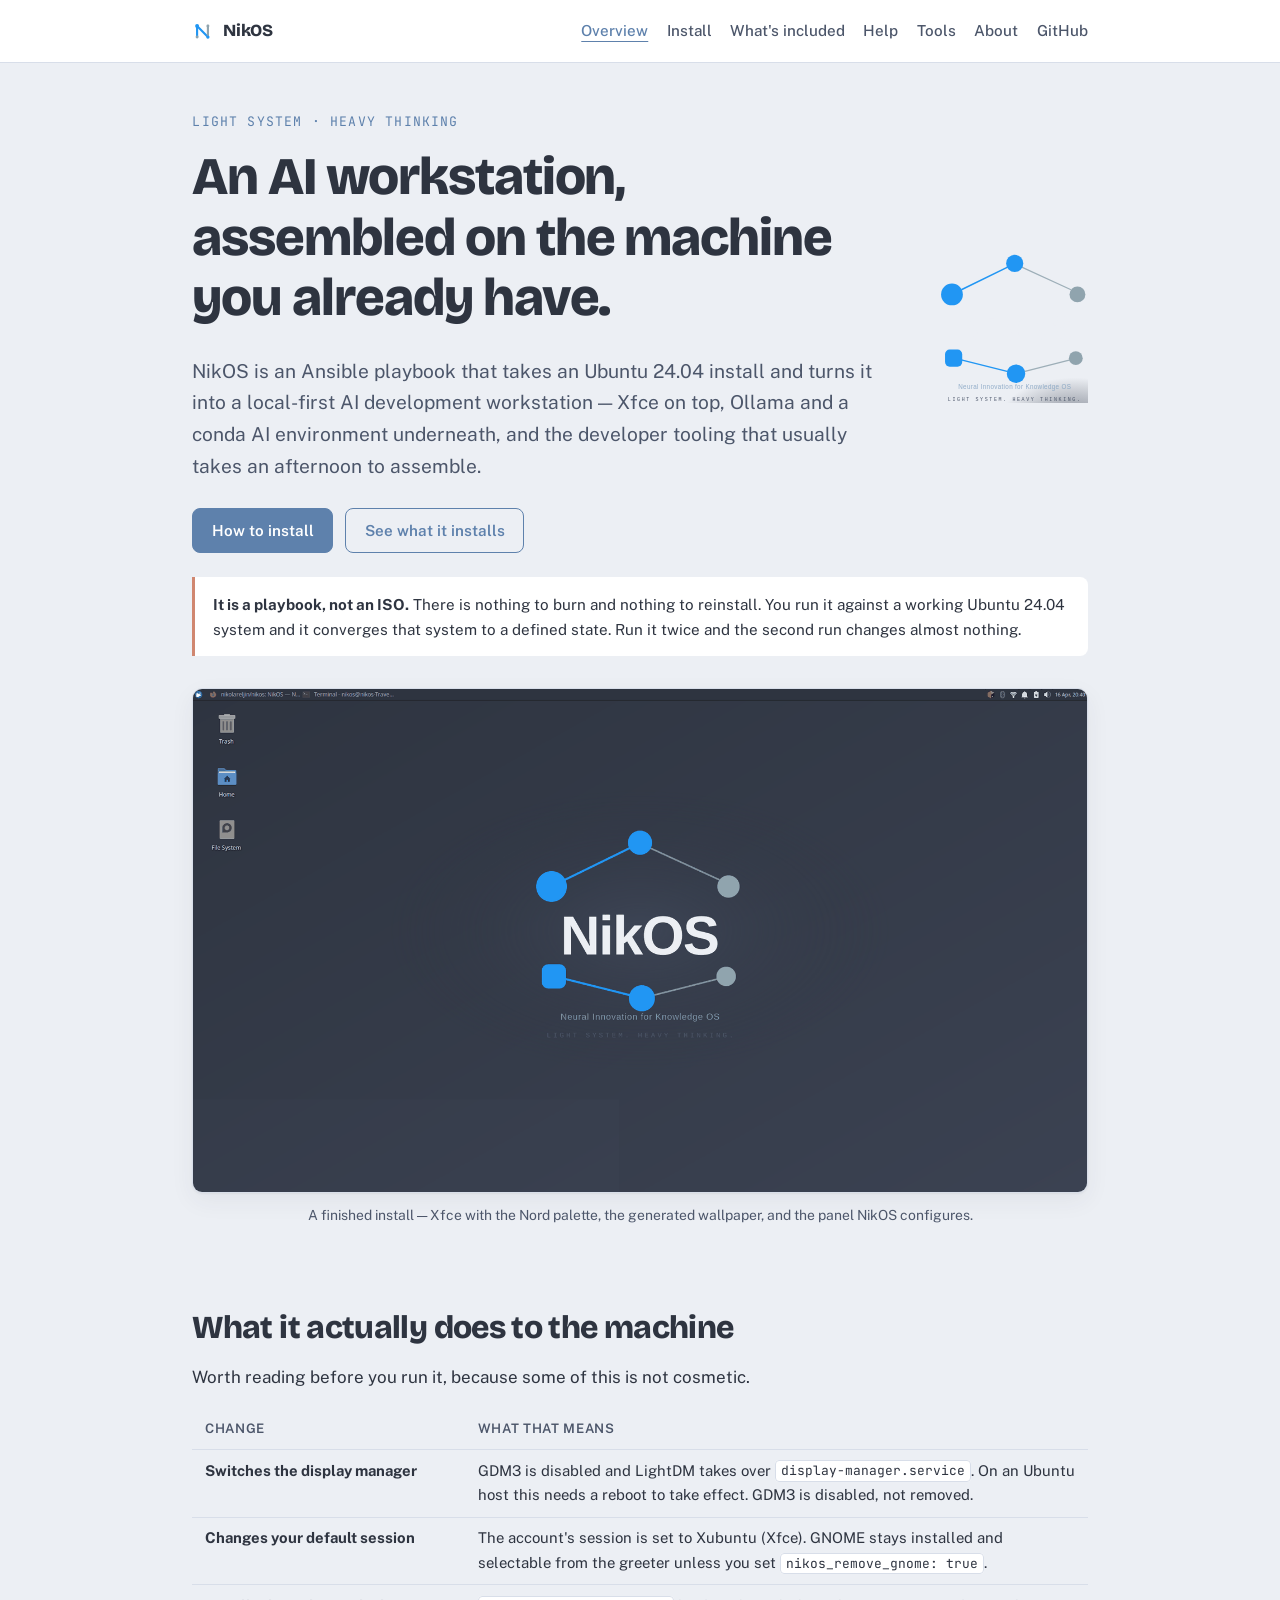
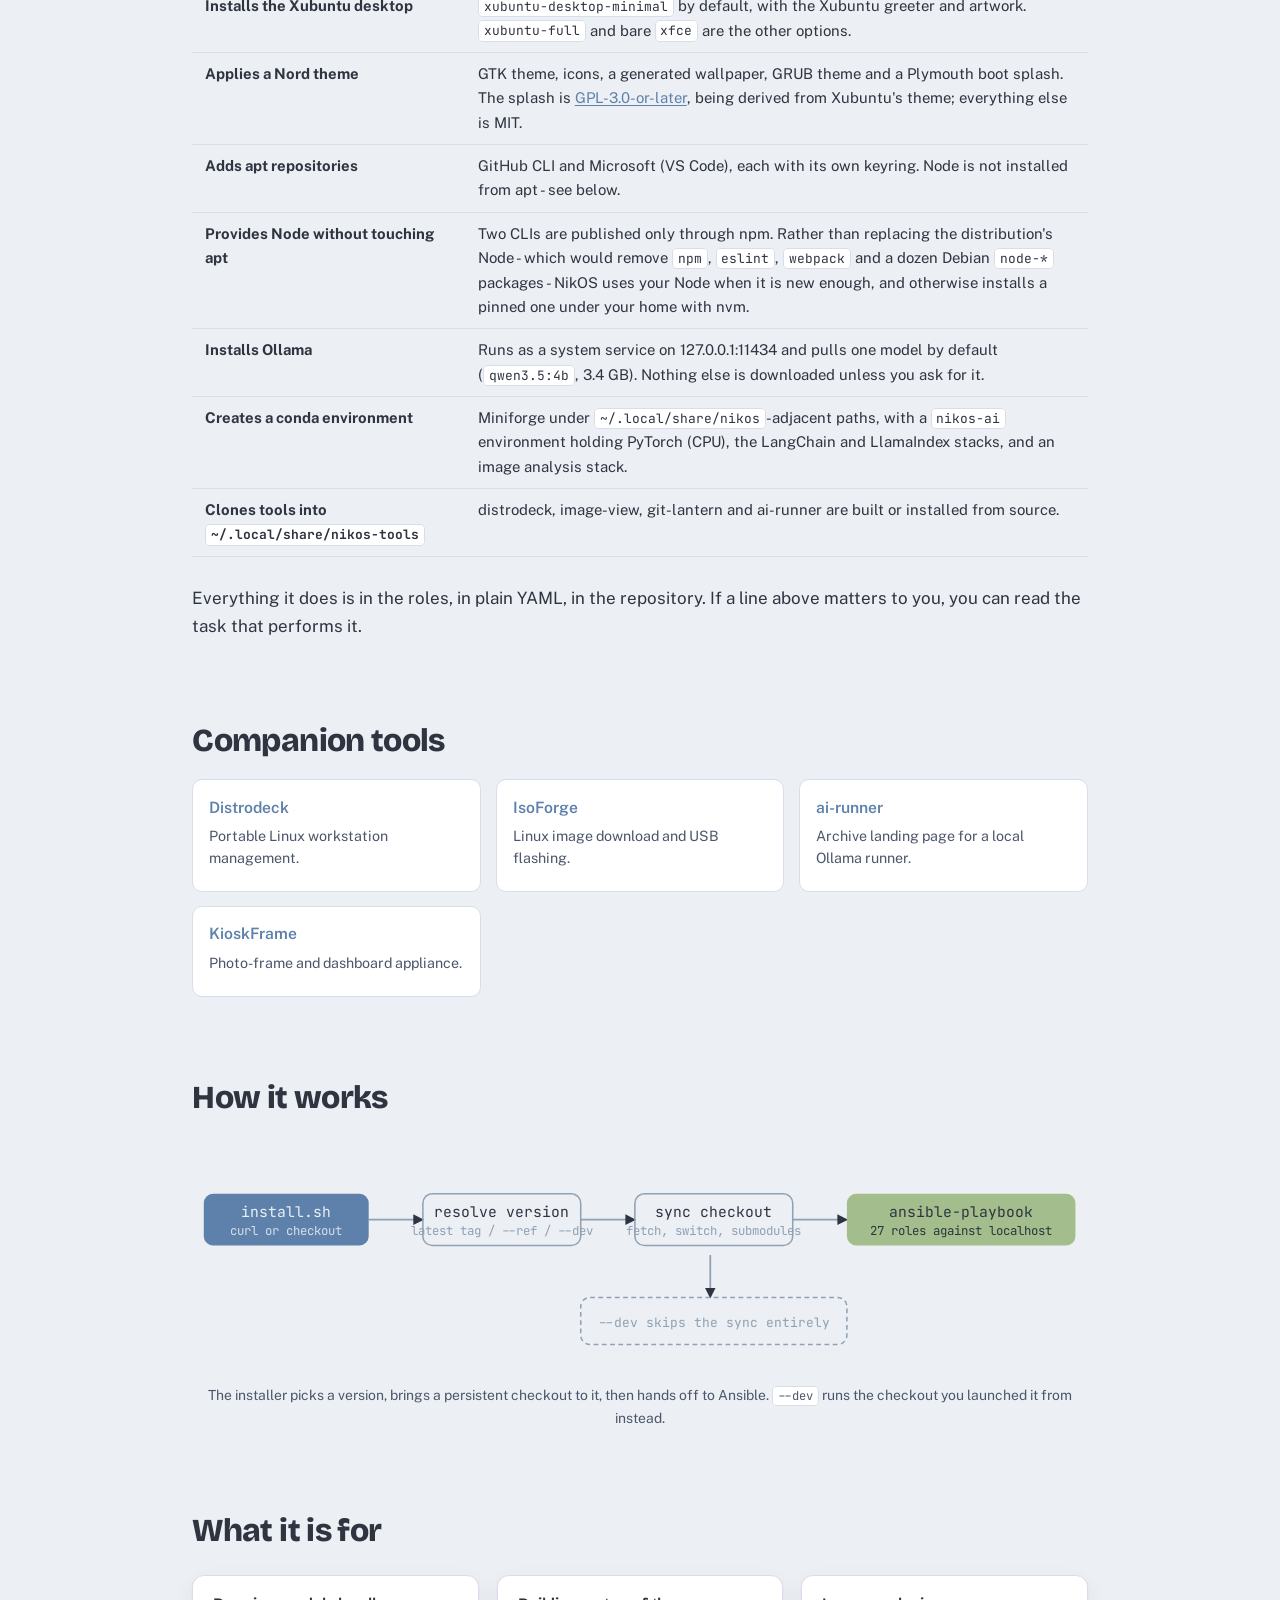
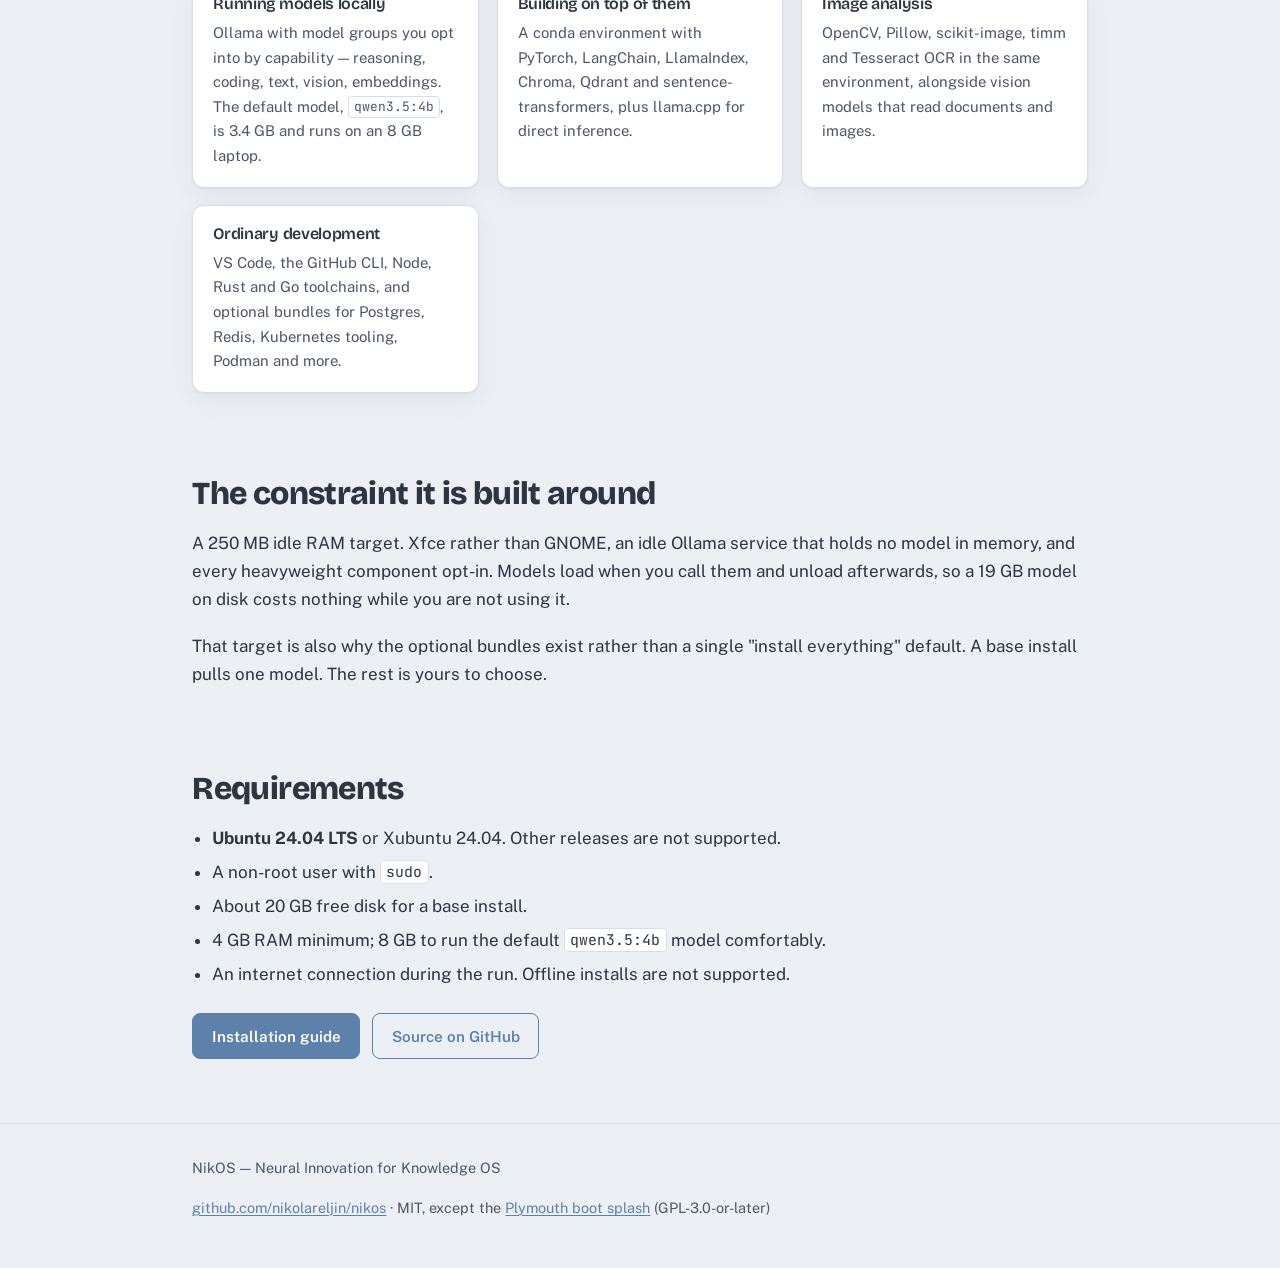
==== site/index.html @ 0c8e781c "fix: never run a distrodeck from ~/Projects; site pages name the new path - The CLI fell back to ~/P" ====
<!DOCTYPE html>
<html lang="en">
<head>
<meta charset="UTF-8">
<meta name="viewport" content="width=device-width, initial-scale=1.0">
<title>NikOS — an AI workstation built on Ubuntu 24.04</title>
<meta name="description" content="An Ansible playbook that turns an Ubuntu 24.04 machine into a local-first AI development workstation: Xfce desktop, Ollama, a conda AI environment, and the tooling around them.">
<link rel="icon" href="assets/menu-icon.svg">
<link rel="preconnect" href="https://fonts.googleapis.com">
<link rel="preconnect" href="https://fonts.gstatic.com" crossorigin>
<link href="https://fonts.googleapis.com/css2?family=Bricolage+Grotesque:opsz,wght@12..96,600;12..96,800&family=JetBrains+Mono:wght@400;700&family=Public+Sans:wght@400;500;600&display=swap" rel="stylesheet">
<link rel="stylesheet" href="style.css">
</head>
<body>
<a class="skip" href="#main">Skip to content</a>

<header class="site">
  <div class="wrap">
    <a class="brand" href="index.html"><img src="assets/menu-icon.svg" alt=""> NikOS</a>
    <nav class="site">
      <a href="index.html" aria-current="page">Overview</a>
      <a href="install.html">Install</a>
      <a href="included.html">What's included</a>
      <a href="help.html">Help</a>
      <a href="about.html#tool-suite">Tools</a>
      <a href="about.html">About</a>
      <a href="https://github.com/nikolareljin/nikos">GitHub</a>
    </nav>
  </div>
</header>

<main id="main">
<div class="wrap">

  <div class="hero">
    <div class="hero-text">
      <p class="tagline">Light system · Heavy thinking</p>
      <h1>An AI workstation, assembled on the machine you already have.</h1>
      <p class="lede">NikOS is an Ansible playbook that takes an Ubuntu 24.04 install and turns it into a
      local-first AI development workstation — Xfce on top, Ollama and a conda AI environment underneath,
      and the developer tooling that usually takes an afternoon to assemble.</p>
      <div class="actions">
        <a class="btn btn-primary" href="install.html">How to install</a>
        <a class="btn btn-ghost" href="included.html">See what it installs</a>
      </div>
    </div>
    <div class="hero-mark"><img src="assets/logo.svg" alt="NikOS logo"></div>
  </div>

  <div class="note">
    <strong>It is a playbook, not an ISO.</strong> There is nothing to burn and nothing to reinstall.
    You run it against a working Ubuntu 24.04 system and it converges that system to a defined state.
    Run it twice and the second run changes almost nothing.
  </div>

  <figure>
    <img src="assets/desktop.png" width="1600" height="900" loading="lazy"
         alt="A NikOS desktop: the Xfce panel across the top with a browser and a terminal open, and the NikOS logo wallpaper on the Nord dark background.">
    <figcaption>A finished install — Xfce with the Nord palette, the generated wallpaper, and the panel NikOS configures.</figcaption>
  </figure>

  <h2>What it actually does to the machine</h2>

  <p>Worth reading before you run it, because some of this is not cosmetic.</p>

  <div class="table-scroll">
  <table>
    <thead><tr><th>Change</th><th>What that means</th></tr></thead>
    <tbody>
      <tr>
        <td><strong>Switches the display manager</strong></td>
        <td>GDM3 is disabled and LightDM takes over <code>display-manager.service</code>. On an Ubuntu host this
        needs a reboot to take effect. GDM3 is disabled, not removed.</td>
      </tr>
      <tr>
        <td><strong>Changes your default session</strong></td>
        <td>The account's session is set to Xubuntu (Xfce). GNOME stays installed and selectable from the
        greeter unless you set <code>nikos_remove_gnome: true</code>.</td>
      </tr>
      <tr>
        <td><strong>Installs the Xubuntu desktop</strong></td>
        <td><code>xubuntu-desktop-minimal</code> by default, with the Xubuntu greeter and artwork.
        <code>xubuntu-full</code> and bare <code>xfce</code> are the other options.</td>
      </tr>
      <tr>
        <td><strong>Applies a Nord theme</strong></td>
        <td>GTK theme, icons, a generated wallpaper, GRUB theme and a Plymouth boot splash. The splash is <a href="https://github.com/nikolareljin/nikos/blob/main/THIRD-PARTY-NOTICES.md">GPL-3.0-or-later</a>, being derived from Xubuntu's theme; everything else is MIT.</td>
      </tr>
      <tr>
        <td><strong>Adds apt repositories</strong></td>
        <td>GitHub CLI and Microsoft (VS Code), each with its own keyring. Node is not installed from apt - see below.</td>
      </tr>
      <tr>
        <td><strong>Provides Node without touching apt</strong></td>
        <td>Two CLIs are published only through npm. Rather than replacing the
        distribution's Node - which would remove <code>npm</code>, <code>eslint</code>,
        <code>webpack</code> and a dozen Debian <code>node-*</code> packages - NikOS uses your
        Node when it is new enough, and otherwise installs a pinned one under your home
        with nvm.</td>
      </tr>
      <tr>
        <td><strong>Installs Ollama</strong></td>
        <td>Runs as a system service on 127.0.0.1:11434 and pulls one model by default (<code>qwen3.5:4b</code>, 3.4&nbsp;GB).
        Nothing else is downloaded unless you ask for it.</td>
      </tr>
      <tr>
        <td><strong>Creates a conda environment</strong></td>
        <td>Miniforge under <code>~/.local/share/nikos</code>-adjacent paths, with a <code>nikos-ai</code>
        environment holding PyTorch (CPU), the LangChain and LlamaIndex stacks, and an image analysis stack.</td>
      </tr>
      <tr>
        <td><strong>Clones tools into <code>~/.local/share/nikos-tools</code></strong></td>
        <td>distrodeck, image-view, git-lantern and ai-runner are built or installed from source.</td>
      </tr>
    </tbody>
  </table>
  </div>

  <p>Everything it does is in the roles, in plain YAML, in the repository. If a line above matters to you,
  you can read the task that performs it.</p>

  <section id="tool-suite"><h2>Companion tools</h2><div class="repo-grid"><div class="repo"><h4><a href="https://nikolareljin.github.io/distrodeck/">Distrodeck</a></h4><p>Portable Linux workstation management.</p></div><div class="repo"><h4><a href="https://nikolareljin.github.io/iso-forge/">IsoForge</a></h4><p>Linux image download and USB flashing.</p></div><div class="repo"><h4><a href="https://nikolareljin.github.io/ai-runner/">ai-runner</a></h4><p>Archive landing page for a local Ollama runner.</p></div><div class="repo"><h4><a href="https://nikolareljin.github.io/kiosk-frame/">KioskFrame</a></h4><p>Photo-frame and dashboard appliance.</p></div></div></section>
  <h2>How it works</h2>

  <figure>
    <svg viewBox="0 0 760 190" role="img" aria-labelledby="flow-title">
      <title id="flow-title">Install flow: the installer resolves a version, syncs a checkout, then runs Ansible against the local machine</title>
      <defs>
        <marker id="arrow" viewBox="0 0 10 10" refX="9" refY="5" markerWidth="6" markerHeight="6" orient="auto-start-reverse">
          <path d="M 0 0 L 10 5 L 0 10 z" fill="currentColor"/>
        </marker>
      </defs>
      <g fill="none" stroke="currentColor" stroke-width="1.5" color="#8FA1B3">
        <line x1="150" y1="60" x2="196" y2="60" marker-end="url(#arrow)"/>
        <line x1="330" y1="60" x2="376" y2="60" marker-end="url(#arrow)"/>
        <line x1="510" y1="60" x2="556" y2="60" marker-end="url(#arrow)"/>
        <line x1="440" y1="90" x2="440" y2="126" marker-end="url(#arrow)"/>
      </g>
      <g font-family="JetBrains Mono, monospace" font-size="12">
        <g>
          <rect x="10" y="38" width="140" height="44" rx="8" fill="#5E81AC"/>
          <text x="80" y="58" text-anchor="middle" fill="#ECEFF4" font-size="12.5">install.sh</text>
          <text x="80" y="73" text-anchor="middle" fill="#D8DEE9" font-size="10.5">curl or checkout</text>
        </g>
        <g>
          <rect x="196" y="38" width="134" height="44" rx="8" fill="none" stroke="#8FA1B3" stroke-width="1.3"/>
          <text x="263" y="58" text-anchor="middle" fill="currentColor" font-size="12.5">resolve version</text>
          <text x="263" y="73" text-anchor="middle" fill="#8FA1B3" font-size="10.5">latest tag / --ref / --dev</text>
        </g>
        <g>
          <rect x="376" y="38" width="134" height="44" rx="8" fill="none" stroke="#8FA1B3" stroke-width="1.3"/>
          <text x="443" y="58" text-anchor="middle" fill="currentColor" font-size="12.5">sync checkout</text>
          <text x="443" y="73" text-anchor="middle" fill="#8FA1B3" font-size="10.5">fetch, switch, submodules</text>
        </g>
        <g>
          <rect x="556" y="38" width="194" height="44" rx="8" fill="#A3BE8C"/>
          <text x="653" y="58" text-anchor="middle" fill="#2E3440" font-size="12.5">ansible-playbook</text>
          <text x="653" y="73" text-anchor="middle" fill="#2E3440" font-size="10.5">27 roles against localhost</text>
        </g>
        <g>
          <rect x="330" y="126" width="226" height="40" rx="8" fill="none" stroke="#8FA1B3" stroke-width="1.3" stroke-dasharray="4 3"/>
          <text x="443" y="151" text-anchor="middle" fill="#8FA1B3" font-size="11">--dev skips the sync entirely</text>
        </g>
      </g>
    </svg>
    <figcaption>The installer picks a version, brings a persistent checkout to it, then hands off to Ansible.
    <code>--dev</code> runs the checkout you launched it from instead.</figcaption>
  </figure>

  <h2>What it is for</h2>

  <div class="cards">
    <div class="card">
      <h3>Running models locally</h3>
      <p>Ollama with model groups you opt into by capability — reasoning, coding, text, vision, embeddings.
      The default model, <code>qwen3.5:4b</code>, is 3.4&nbsp;GB and runs on an 8&nbsp;GB laptop.</p>
    </div>
    <div class="card">
      <h3>Building on top of them</h3>
      <p>A conda environment with PyTorch, LangChain, LlamaIndex, Chroma, Qdrant and sentence-transformers,
      plus llama.cpp for direct inference.</p>
    </div>
    <div class="card">
      <h3>Image analysis</h3>
      <p>OpenCV, Pillow, scikit-image, timm and Tesseract OCR in the same environment, alongside
      vision models that read documents and images.</p>
    </div>
    <div class="card">
      <h3>Ordinary development</h3>
      <p>VS Code, the GitHub CLI, Node, Rust and Go toolchains, and optional bundles for Postgres,
      Redis, Kubernetes tooling, Podman and more.</p>
    </div>
  </div>

  <h2>The constraint it is built around</h2>

  <p>A 250&nbsp;MB idle RAM target. Xfce rather than GNOME, an idle Ollama service that holds no model in memory, and every
  heavyweight component opt-in. Models load when you call them and unload afterwards, so a 19&nbsp;GB model
  on disk costs nothing while you are not using it.</p>

  <p>That target is also why the optional bundles exist rather than a single "install everything" default.
  A base install pulls one model. The rest is yours to choose.</p>

  <h2>Requirements</h2>

  <ul class="tight">
    <li><strong>Ubuntu 24.04 LTS</strong> or Xubuntu 24.04. Other releases are not supported.</li>
    <li>A non-root user with <code>sudo</code>.</li>
    <li>About 20&nbsp;GB free disk for a base install.</li>
    <li>4&nbsp;GB RAM minimum; 8&nbsp;GB to run the default <code>qwen3.5:4b</code> model comfortably.</li>
    <li>An internet connection during the run. Offline installs are not supported.</li>
  </ul>

  <div class="actions">
    <a class="btn btn-primary" href="install.html">Installation guide</a>
    <a class="btn btn-ghost" href="https://github.com/nikolareljin/nikos">Source on GitHub</a>
  </div>

</div>
</main>

<footer class="site">
  <div class="wrap">
    <span>NikOS — Neural Innovation for Knowledge OS</span>
    <span><a href="https://github.com/nikolareljin/nikos">github.com/nikolareljin/nikos</a> · MIT, except the <a href="https://github.com/nikolareljin/nikos/blob/main/THIRD-PARTY-NOTICES.md">Plymouth boot splash</a> (GPL-3.0-or-later)</span>
  </div>
</footer>

<script src="copy.js" defer></script>
</body>
</html>
---- site/style.css ----
/* NikOS site styles. Nord-derived palette, matching the desktop theme the
   installer applies. Light and dark are both first-class; the dark values are
   the Nord polar-night set. */

:root {
  --paper: #ECEFF4;
  --paper-raised: #FFFFFF;
  --ink: #2E3440;
  --ink-soft: #4C566A;
  --rule: #D8DEE9;
  --frost: #5E81AC;
  --frost-bright: #88C0D0;
  --aurora-green: #A3BE8C;
  --aurora-amber: #D08770;
  --terminal: #2E3440;
  --terminal-ink: #D8DEE9;
  --dim: #8FA1B3;
  --shadow: 0 1px 2px rgba(46, 52, 64, .06), 0 8px 24px rgba(46, 52, 64, .06);
}

@media (prefers-color-scheme: dark) {
  :root {
    --paper: #2E3440;
    --paper-raised: #3B4252;
    --ink: #ECEFF4;
    --ink-soft: #C1C9D6;
    --rule: #434C5E;
    --frost: #88C0D0;
    --frost-bright: #8FBCBB;
    --aurora-green: #A3BE8C;
    --aurora-amber: #EBCB8B;
    --terminal: #242933;
    --terminal-ink: #D8DEE9;
    --dim: #7B8794;
    --shadow: 0 1px 2px rgba(0, 0, 0, .3), 0 8px 24px rgba(0, 0, 0, .28);
  }
}

* { box-sizing: border-box; }

body {
  margin: 0;
  background: var(--paper);
  color: var(--ink);
  font-family: "Public Sans", -apple-system, BlinkMacSystemFont, "Segoe UI", Roboto, Helvetica, Arial, sans-serif;
  font-size: 17px;
  line-height: 1.65;
  -webkit-font-smoothing: antialiased;
}

h1, h2, h3 {
  font-family: "Bricolage Grotesque", "Public Sans", -apple-system, BlinkMacSystemFont, Helvetica, Arial, sans-serif;
  font-weight: 800;
  line-height: 1.15;
  letter-spacing: -.02em;
  margin: 0 0 .5em;
}

h1 { font-size: clamp(2.1rem, 5vw, 3.3rem); }
h2 { font-size: clamp(1.5rem, 3vw, 2rem); margin-top: 2.6em; }
h3 { font-size: 1.16rem; font-weight: 600; margin-top: 2em; }

p { margin: 0 0 1.1em; }
a { color: var(--frost); text-decoration-thickness: 1px; text-underline-offset: 2px; }
a:hover { color: var(--frost-bright); }

code, kbd, pre {
  font-family: "JetBrains Mono", ui-monospace, SFMono-Regular, Menlo, Consolas, monospace;
}

code {
  font-size: .87em;
  background: var(--paper-raised);
  border: 1px solid var(--rule);
  border-radius: 4px;
  padding: .1em .38em;
}

pre {
  background: var(--terminal);
  color: var(--terminal-ink);
  border-radius: 10px;
  padding: 1.1rem 1.25rem;
  overflow-x: auto;
  font-size: .87rem;
  line-height: 1.6;
  margin: 0 0 1.4em;
}

pre code { background: none; border: 0; padding: 0; color: inherit; font-size: 1em; }
pre .c { color: var(--dim); }
pre .p { color: var(--frost-bright); }

/* Copy button. The shell and bar are added by copy.js, so without JavaScript
   the code block renders exactly as it did before.

   The button lives in a bar above the code, not floating over it: install
   commands scroll horizontally, and a floating button covers the end of the
   line precisely when someone scrolls across to read it. */
.code-block { margin: 0 0 1.4em; }

.code-bar {
  display: flex;
  justify-content: flex-end;
  align-items: center;
  background: var(--terminal);
  border-radius: 10px 10px 0 0;
  padding: .45rem .5rem .1rem;
}

.code-block pre { border-radius: 0 0 10px 10px; margin: 0; }

.copy-btn {
  font-family: "Public Sans", sans-serif;
  font-size: .78rem;
  font-weight: 600;
  line-height: 1;
  padding: .38rem .7rem;
  border-radius: 6px;
  cursor: pointer;
  color: var(--dim);
  background: transparent;
  border: 1px solid rgba(216, 222, 233, .24);
  transition: color .12s, border-color .12s, background .12s;
}

.copy-btn:hover {
  color: var(--terminal-ink);
  border-color: rgba(216, 222, 233, .5);
  background: rgba(255, 255, 255, .08);
}

.copy-btn:focus-visible { outline: 2px solid var(--frost-bright); outline-offset: 2px; }
.copy-btn[data-state="copied"] { color: var(--aurora-green); border-color: var(--aurora-green); }
.copy-btn[data-state="failed"] { color: var(--aurora-amber); border-color: var(--aurora-amber); }

@media (max-width: 620px) {
  .copy-btn { font-size: .72rem; padding: .32rem .55rem; }
}

/* ── Layout ───────────────────────────────────────────────────────────── */

.wrap { max-width: 940px; margin: 0 auto; padding: 0 1.4rem; }

header.site {
  border-bottom: 1px solid var(--rule);
  background: var(--paper-raised);
  position: sticky;
  top: 0;
  z-index: 10;
}

header.site .wrap {
  display: flex;
  align-items: center;
  gap: 1.4rem;
  min-height: 62px;
  flex-wrap: wrap;
}

.brand {
  display: flex;
  align-items: center;
  gap: .6rem;
  font-family: "Bricolage Grotesque", sans-serif;
  font-weight: 800;
  font-size: 1.06rem;
  color: var(--ink);
  text-decoration: none;
  letter-spacing: -.01em;
}

/* The whisker-menu N, drawn to stay legible small. */
.brand img { width: 21px; height: 21px; }

nav.site { display: flex; gap: 1.15rem; margin-left: auto; flex-wrap: wrap; }
nav.site a { color: var(--ink-soft); text-decoration: none; font-size: .95rem; font-weight: 500; }
nav.site a:hover, nav.site a[aria-current="page"] { color: var(--frost); }
nav.site a[aria-current="page"] { text-decoration: underline; text-underline-offset: 5px; }

main { padding: 3rem 0 4rem; }

footer.site {
  border-top: 1px solid var(--rule);
  color: var(--ink-soft);
  font-size: .9rem;
  padding: 2rem 0 3rem;
}

footer.site .wrap { display: flex; gap: 1rem; flex-wrap: wrap; justify-content: space-between; }

/* ── Components ───────────────────────────────────────────────────────── */

.lede { font-size: 1.2rem; color: var(--ink-soft); max-width: 62ch; }

.tagline {
  font-family: "JetBrains Mono", monospace;
  font-size: .82rem;
  letter-spacing: .09em;
  text-transform: uppercase;
  color: var(--frost);
  margin-bottom: .9rem;
}

.hero { display: flex; gap: 2.5rem; align-items: center; flex-wrap: wrap; }
.hero-text { flex: 1 1 340px; }
.hero-mark { flex: 0 0 150px; }
.hero-mark img { width: 100%; height: auto; }

.actions { display: flex; gap: .75rem; flex-wrap: wrap; margin-top: 1.6rem; }

.btn {
  display: inline-block;
  padding: .58rem 1.15rem;
  border-radius: 8px;
  font-weight: 600;
  font-size: .95rem;
  text-decoration: none;
  border: 1px solid var(--frost);
}

.btn-primary { background: var(--frost); color: var(--paper-raised); }
.btn-primary:hover { background: var(--frost-bright); color: var(--terminal); }
.btn-ghost { color: var(--frost); }
.btn-ghost:hover { background: var(--paper-raised); }

.cards { display: grid; gap: 1.1rem; grid-template-columns: repeat(auto-fit, minmax(240px, 1fr)); margin: 1.6rem 0 0; }

.card {
  background: var(--paper-raised);
  border: 1px solid var(--rule);
  border-radius: 12px;
  padding: 1.15rem 1.25rem;
  box-shadow: var(--shadow);
}

.card h3 { margin-top: 0; font-size: 1rem; }
.card p { margin-bottom: 0; font-size: .93rem; color: var(--ink-soft); }
.card p:last-child { margin-bottom: 0; }

.note {
  border-left: 3px solid var(--aurora-amber);
  background: var(--paper-raised);
  padding: .9rem 1.1rem;
  border-radius: 0 8px 8px 0;
  margin: 1.5rem 0;
  font-size: .95rem;
}

.note strong { color: var(--ink); }

.table-scroll { overflow-x: auto; margin: 0 0 1.6em; }

table { border-collapse: collapse; width: 100%; font-size: .93rem; }
th, td { text-align: left; padding: .55rem .8rem; border-bottom: 1px solid var(--rule); vertical-align: top; }
th { font-weight: 600; color: var(--ink-soft); font-size: .82rem; text-transform: uppercase; letter-spacing: .05em; }
td code { white-space: nowrap; }
tbody tr:hover { background: var(--paper-raised); }

.size { color: var(--ink-soft); font-variant-numeric: tabular-nums; white-space: nowrap; }

figure { margin: 2rem 0; }
figure svg { width: 100%; height: auto; display: block; }

figure img {
  width: 100%;
  height: auto;
  display: block;
  border-radius: 10px;
  border: 1px solid var(--rule);
  box-shadow: var(--shadow);
}
figcaption { font-size: .87rem; color: var(--ink-soft); margin-top: .7rem; text-align: center; }

.repo-grid { display: grid; gap: .9rem; grid-template-columns: repeat(auto-fit, minmax(270px, 1fr)); margin: 1.2rem 0 0; }

.repo {
  border: 1px solid var(--rule);
  background: var(--paper-raised);
  border-radius: 10px;
  padding: .9rem 1rem;
}

.repo h4 { margin: 0 0 .3rem; font-size: .98rem; font-weight: 600; }
.repo h4 a { text-decoration: none; }
.repo p { margin: 0 0 .5rem; font-size: .89rem; color: var(--ink-soft); line-height: 1.5; }
.repo .links { font-size: .82rem; display: flex; gap: .8rem; }

ul.tight { margin: 0 0 1.2em; padding-left: 1.2rem; }
ul.tight li { margin-bottom: .35em; }

.skip {
  position: absolute;
  left: -9999px;
}
.skip:focus {
  left: 1rem;
  top: .6rem;
  background: var(--paper-raised);
  padding: .5rem .9rem;
  border-radius: 6px;
  z-index: 20;
}

@media (max-width: 620px) {
  body { font-size: 16px; }
  main { padding: 2rem 0 3rem; }
  nav.site { gap: .85rem; width: 100%; margin-left: 0; }
}
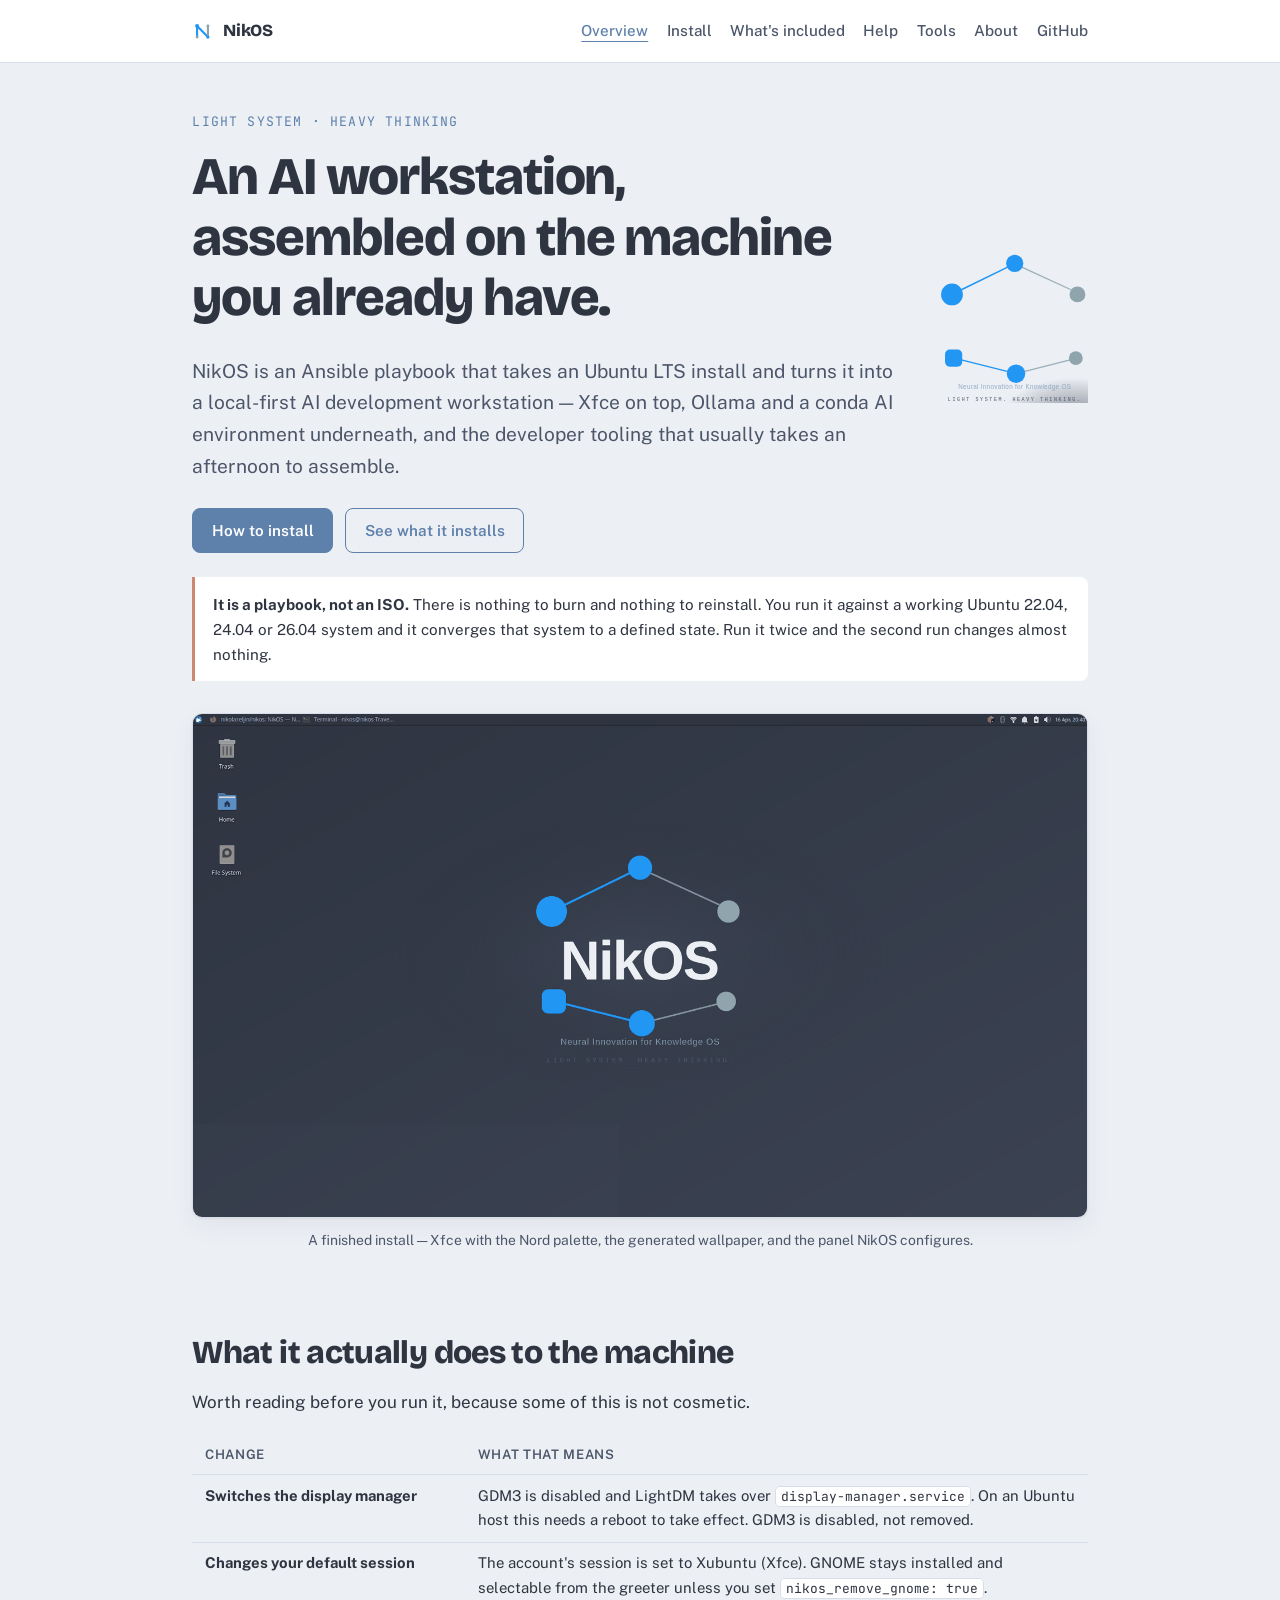
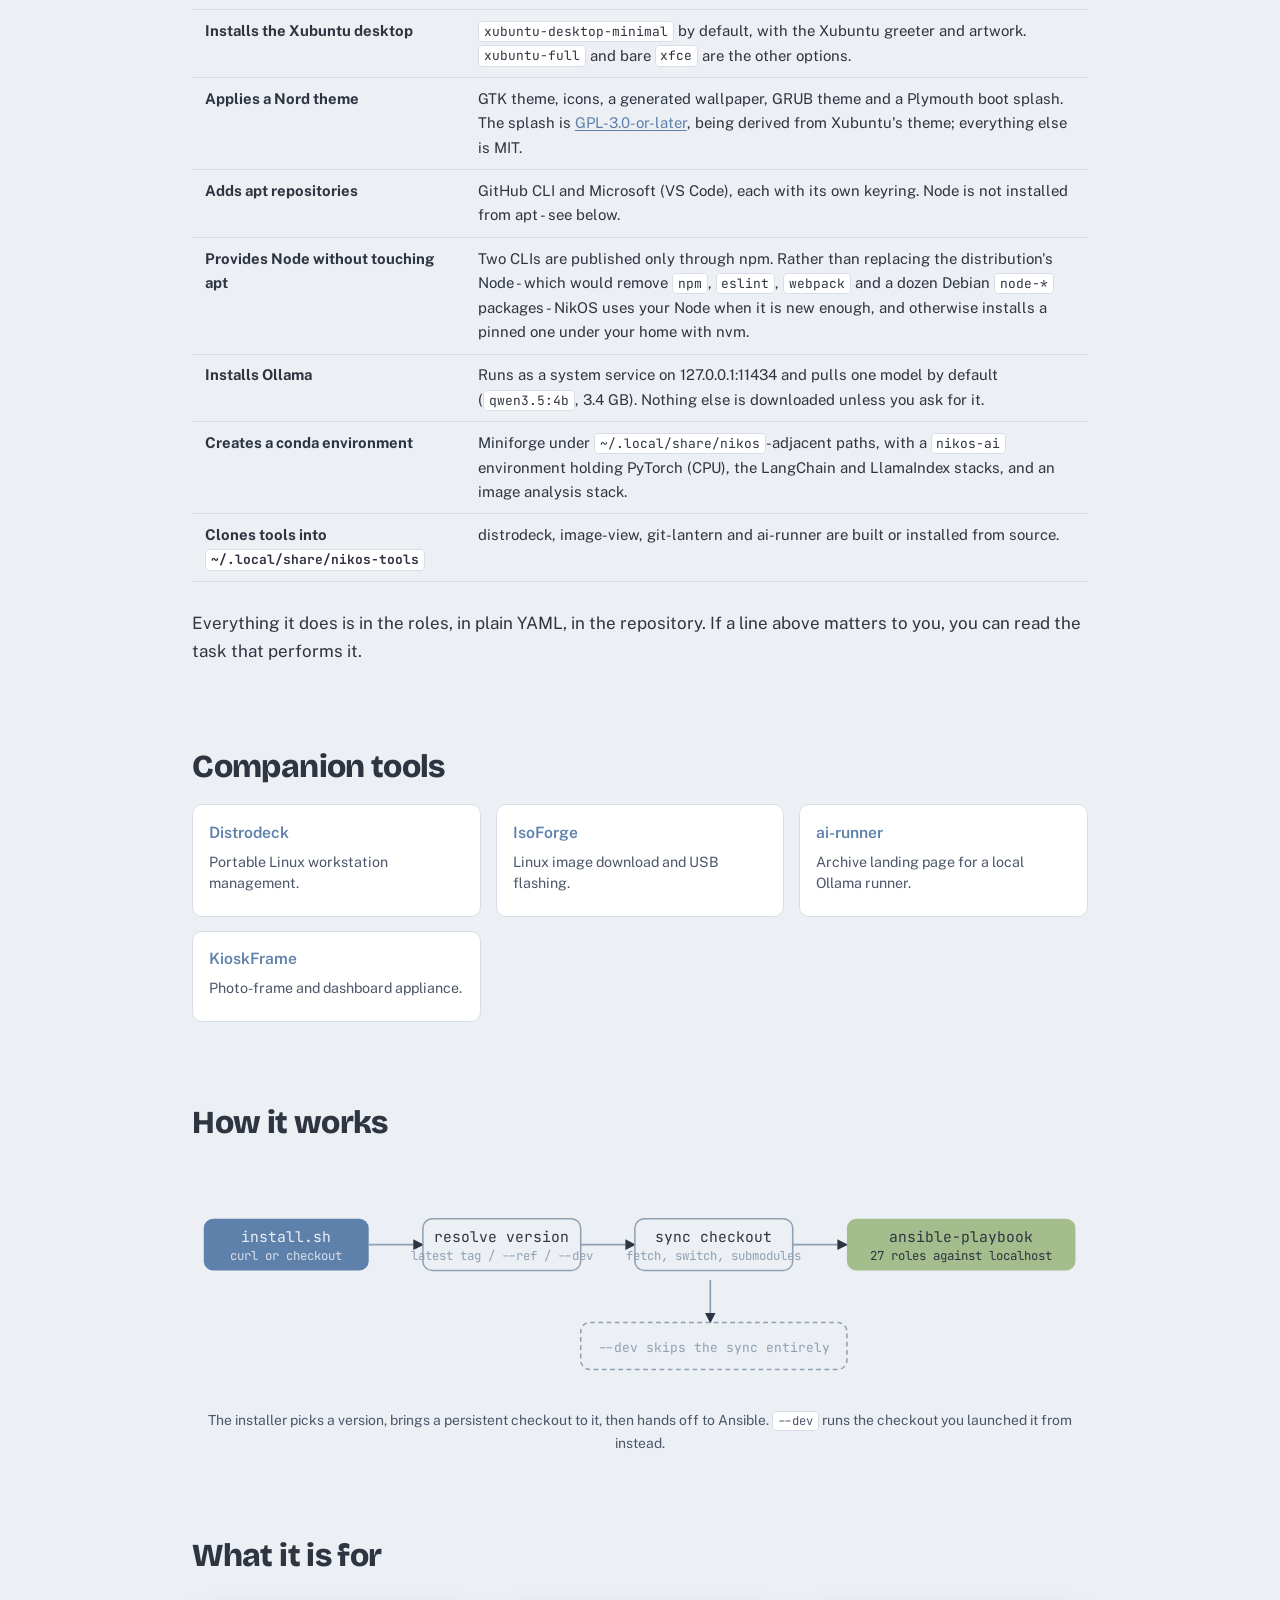
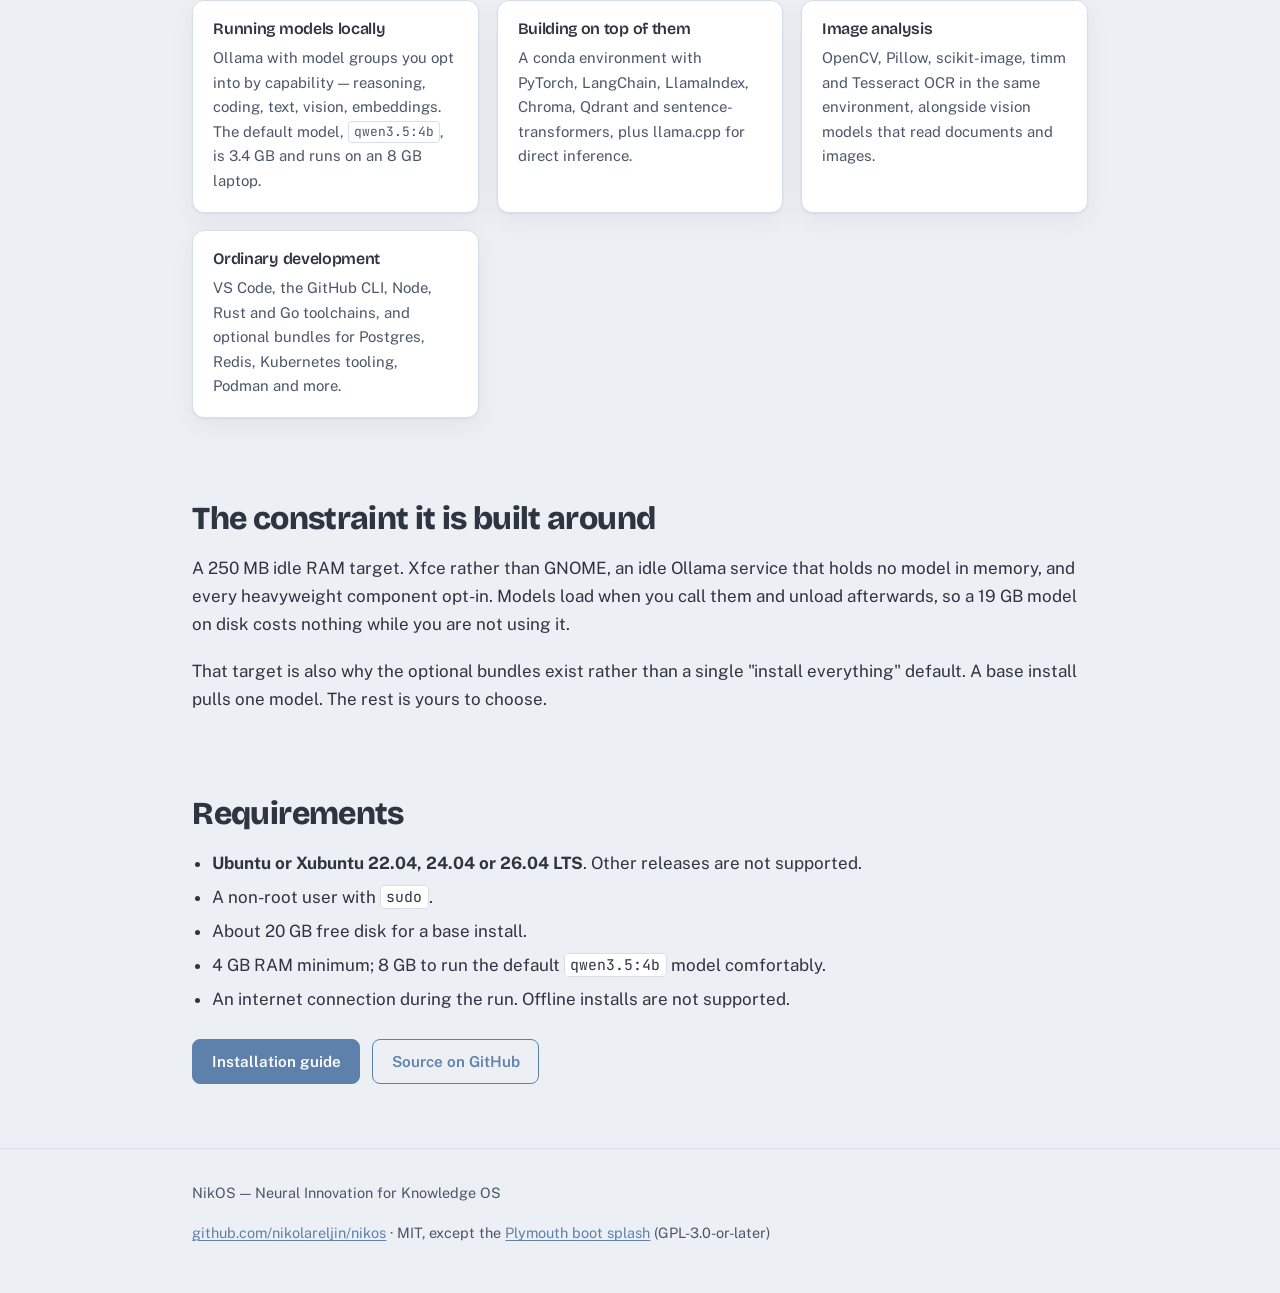
==== commit ea2fde97: "feat: support Ubuntu and Xubuntu 22.04, 24.04 and 26.04 install.sh accepts 22.04, 24.04 and 26.04. P" ====
--- a/site/index.html
+++ b/site/index.html
@@ -3,8 +3,8 @@
 <head>
 <meta charset="UTF-8">
 <meta name="viewport" content="width=device-width, initial-scale=1.0">
-<title>NikOS — an AI workstation built on Ubuntu 24.04</title>
-<meta name="description" content="An Ansible playbook that turns an Ubuntu 24.04 machine into a local-first AI development workstation: Xfce desktop, Ollama, a conda AI environment, and the tooling around them.">
+<title>NikOS — an AI workstation built on Ubuntu LTS</title>
+<meta name="description" content="An Ansible playbook that turns an Ubuntu 22.04, 24.04 or 26.04 machine into a local-first AI development workstation: Xfce desktop, Ollama, a conda AI environment, and the tooling around them.">
 <link rel="icon" href="assets/menu-icon.svg">
 <link rel="preconnect" href="https://fonts.googleapis.com">
 <link rel="preconnect" href="https://fonts.gstatic.com" crossorigin>
@@ -36,7 +36,7 @@
     <div class="hero-text">
       <p class="tagline">Light system · Heavy thinking</p>
       <h1>An AI workstation, assembled on the machine you already have.</h1>
-      <p class="lede">NikOS is an Ansible playbook that takes an Ubuntu 24.04 install and turns it into a
+      <p class="lede">NikOS is an Ansible playbook that takes an Ubuntu LTS install and turns it into a
       local-first AI development workstation — Xfce on top, Ollama and a conda AI environment underneath,
       and the developer tooling that usually takes an afternoon to assemble.</p>
       <div class="actions">
@@ -49,7 +49,7 @@
 
   <div class="note">
     <strong>It is a playbook, not an ISO.</strong> There is nothing to burn and nothing to reinstall.
-    You run it against a working Ubuntu 24.04 system and it converges that system to a defined state.
+    You run it against a working Ubuntu 22.04, 24.04 or 26.04 system and it converges that system to a defined state.
     Run it twice and the second run changes almost nothing.
   </div>
 
@@ -204,7 +204,7 @@
   <h2>Requirements</h2>
 
   <ul class="tight">
-    <li><strong>Ubuntu 24.04 LTS</strong> or Xubuntu 24.04. Other releases are not supported.</li>
+    <li><strong>Ubuntu or Xubuntu 22.04, 24.04 or 26.04 LTS</strong>. Other releases are not supported.</li>
     <li>A non-root user with <code>sudo</code>.</li>
     <li>About 20&nbsp;GB free disk for a base install.</li>
     <li>4&nbsp;GB RAM minimum; 8&nbsp;GB to run the default <code>qwen3.5:4b</code> model comfortably.</li>
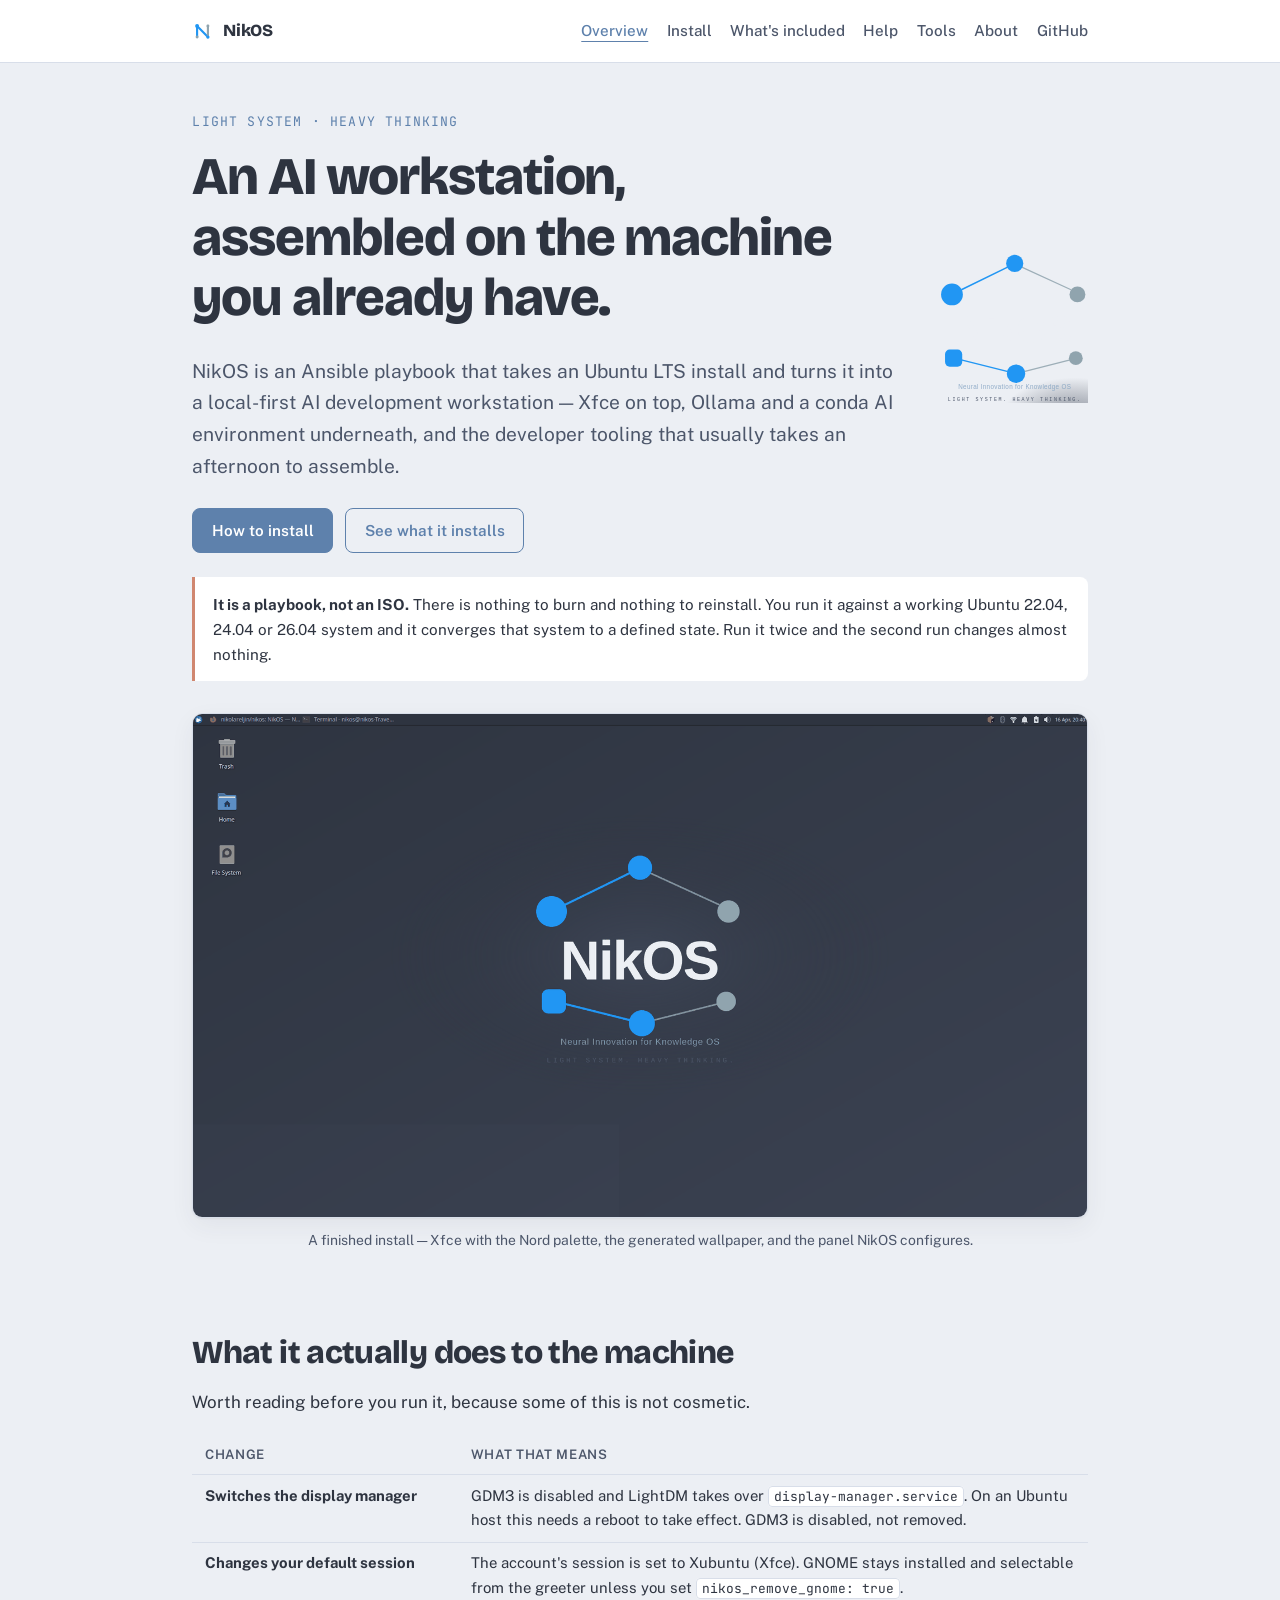
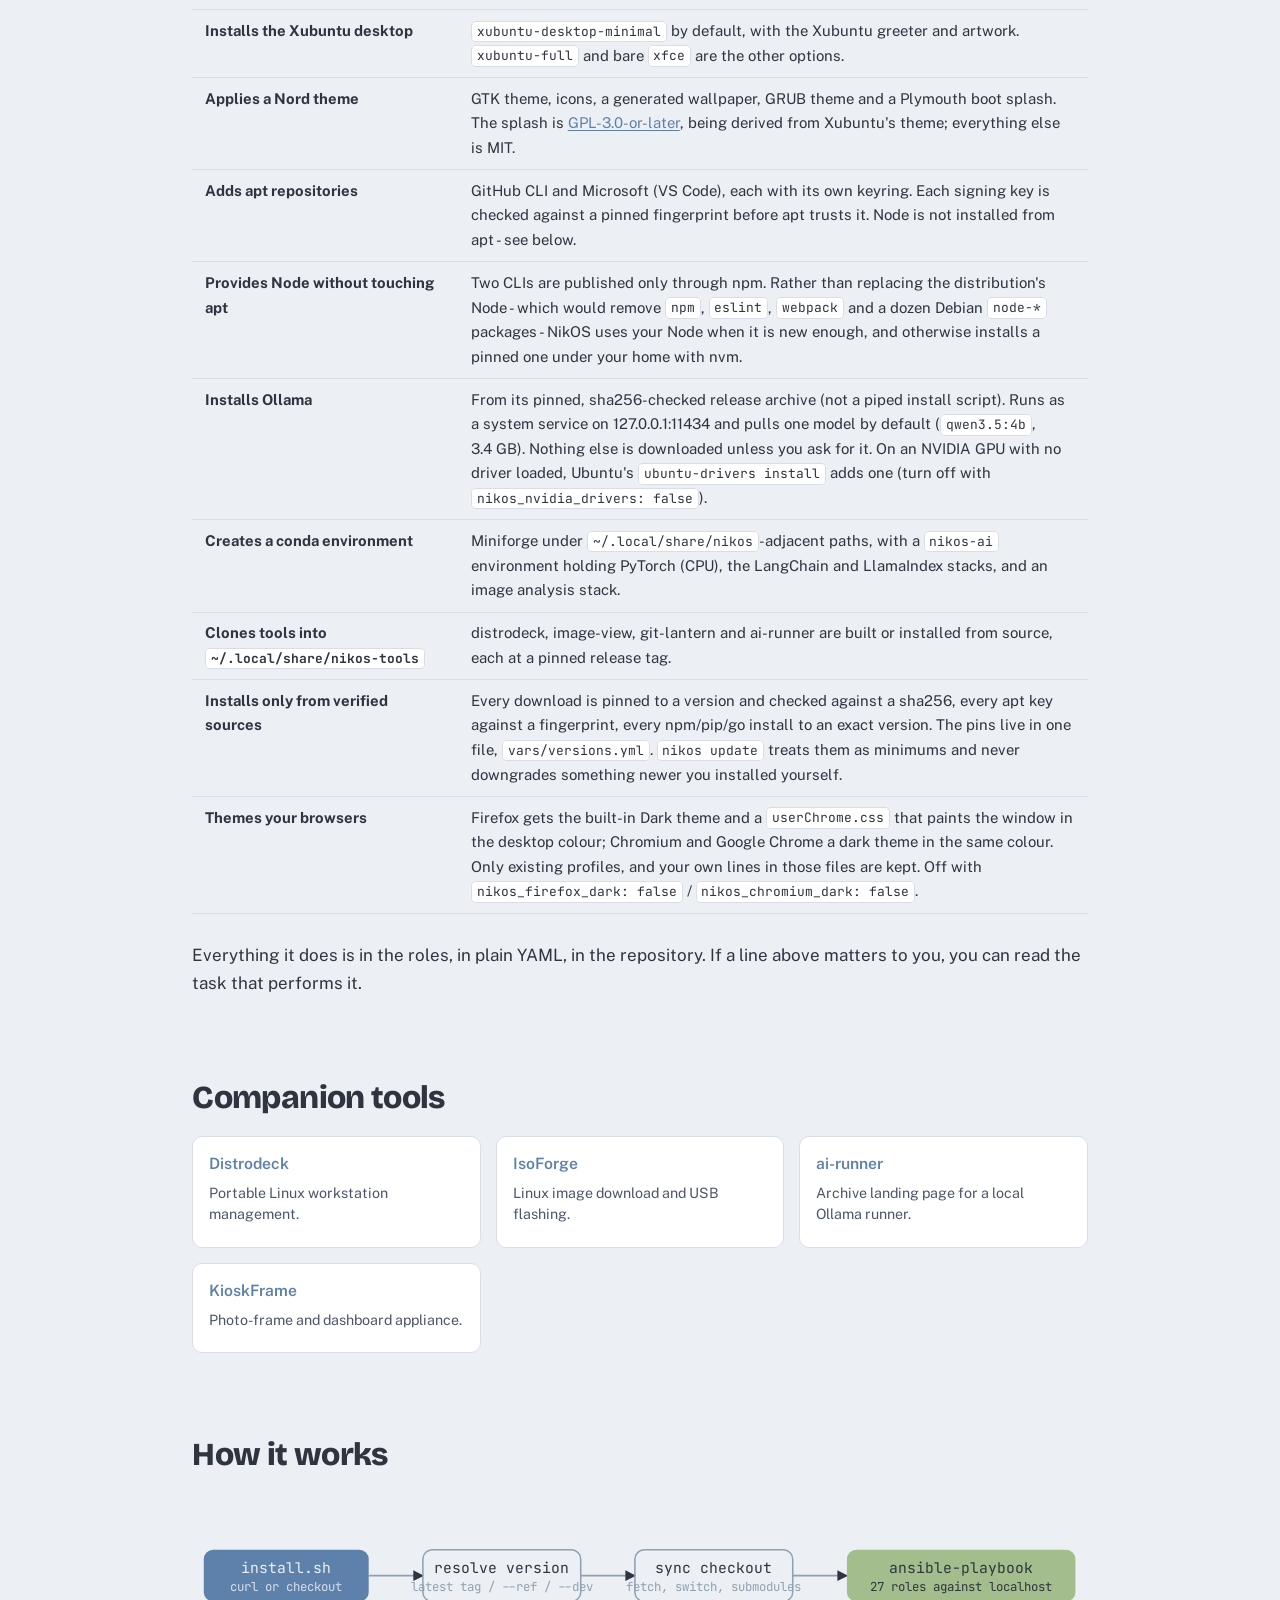
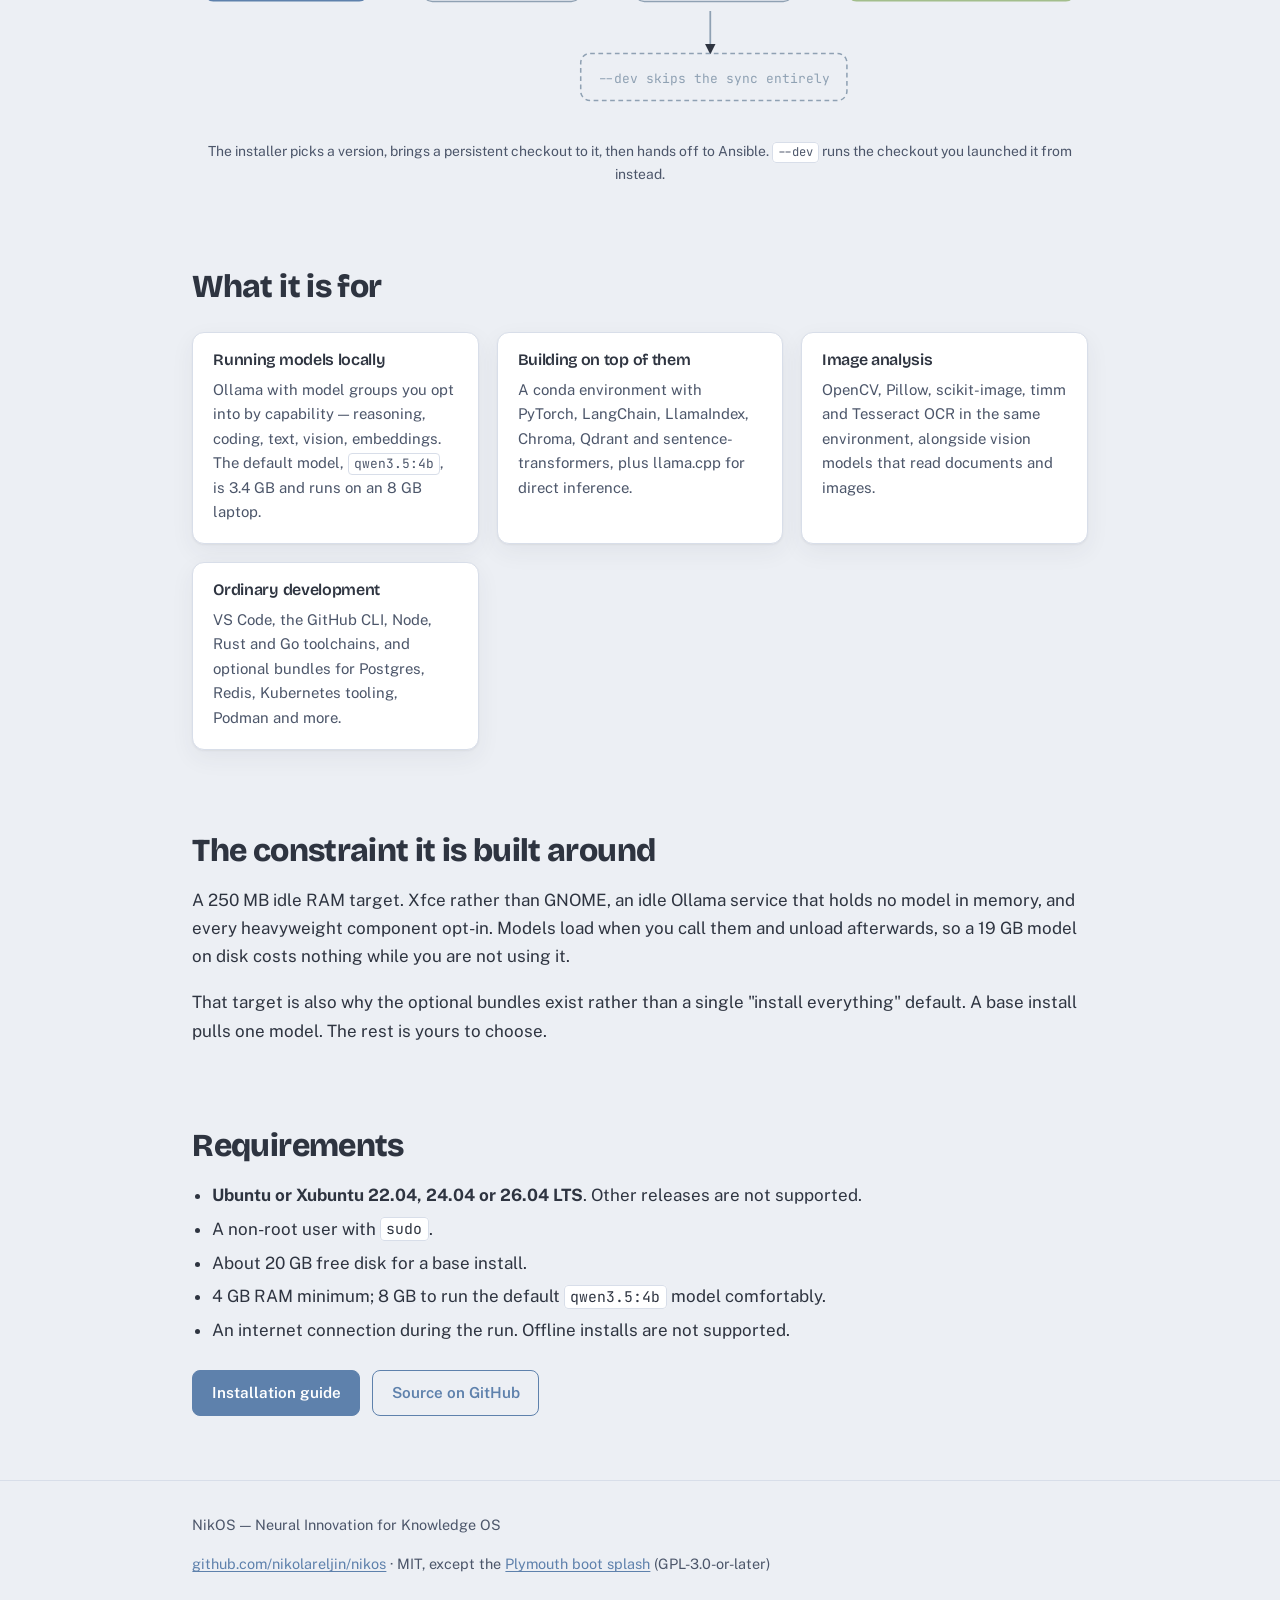
==== commit db6362db: "docs: describe verified installs, browser theming, log digest, GPU drivers The site and docs did not" ====
--- a/site/index.html
+++ b/site/index.html
@@ -88,7 +88,8 @@
       </tr>
       <tr>
         <td><strong>Adds apt repositories</strong></td>
-        <td>GitHub CLI and Microsoft (VS Code), each with its own keyring. Node is not installed from apt - see below.</td>
+        <td>GitHub CLI and Microsoft (VS Code), each with its own keyring. Each signing key is checked against a
+        pinned fingerprint before apt trusts it. Node is not installed from apt - see below.</td>
       </tr>
       <tr>
         <td><strong>Provides Node without touching apt</strong></td>
@@ -100,8 +101,10 @@
       </tr>
       <tr>
         <td><strong>Installs Ollama</strong></td>
-        <td>Runs as a system service on 127.0.0.1:11434 and pulls one model by default (<code>qwen3.5:4b</code>, 3.4&nbsp;GB).
-        Nothing else is downloaded unless you ask for it.</td>
+        <td>From its pinned, sha256-checked release archive (not a piped install script). Runs as a system service
+        on 127.0.0.1:11434 and pulls one model by default (<code>qwen3.5:4b</code>, 3.4&nbsp;GB). Nothing else is
+        downloaded unless you ask for it. On an NVIDIA GPU with no driver loaded, Ubuntu's
+        <code>ubuntu-drivers install</code> adds one (turn off with <code>nikos_nvidia_drivers: false</code>).</td>
       </tr>
       <tr>
         <td><strong>Creates a conda environment</strong></td>
@@ -110,7 +113,22 @@
       </tr>
       <tr>
         <td><strong>Clones tools into <code>~/.local/share/nikos-tools</code></strong></td>
-        <td>distrodeck, image-view, git-lantern and ai-runner are built or installed from source.</td>
+        <td>distrodeck, image-view, git-lantern and ai-runner are built or installed from source, each at a pinned
+        release tag.</td>
+      </tr>
+      <tr>
+        <td><strong>Installs only from verified sources</strong></td>
+        <td>Every download is pinned to a version and checked against a sha256, every apt key against a
+        fingerprint, every npm/pip/go install to an exact version. The pins live in one file,
+        <code>vars/versions.yml</code>. <code>nikos update</code> treats them as minimums and never downgrades
+        something newer you installed yourself.</td>
+      </tr>
+      <tr>
+        <td><strong>Themes your browsers</strong></td>
+        <td>Firefox gets the built-in Dark theme and a <code>userChrome.css</code> that paints the window in the
+        desktop colour; Chromium and Google Chrome a dark theme in the same colour. Only existing profiles, and
+        your own lines in those files are kept. Off with <code>nikos_firefox_dark: false</code> /
+        <code>nikos_chromium_dark: false</code>.</td>
       </tr>
     </tbody>
   </table>
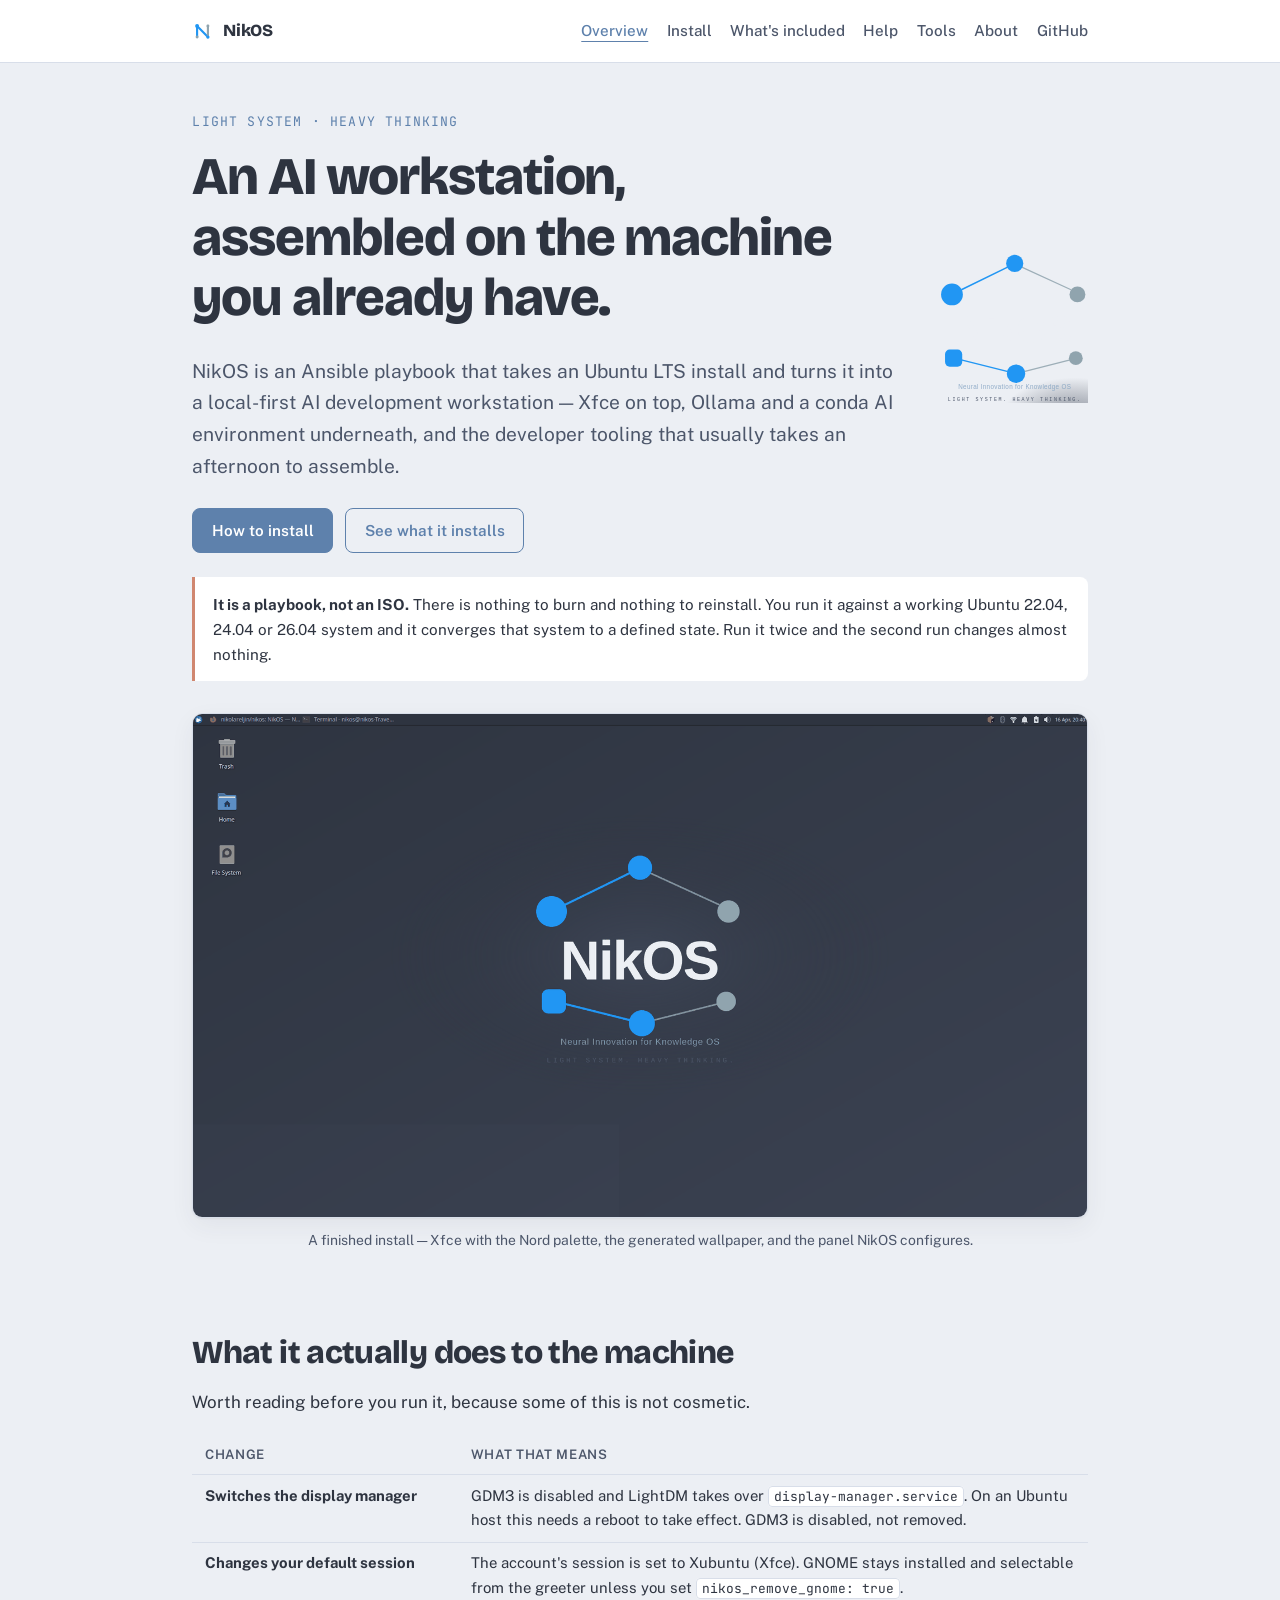
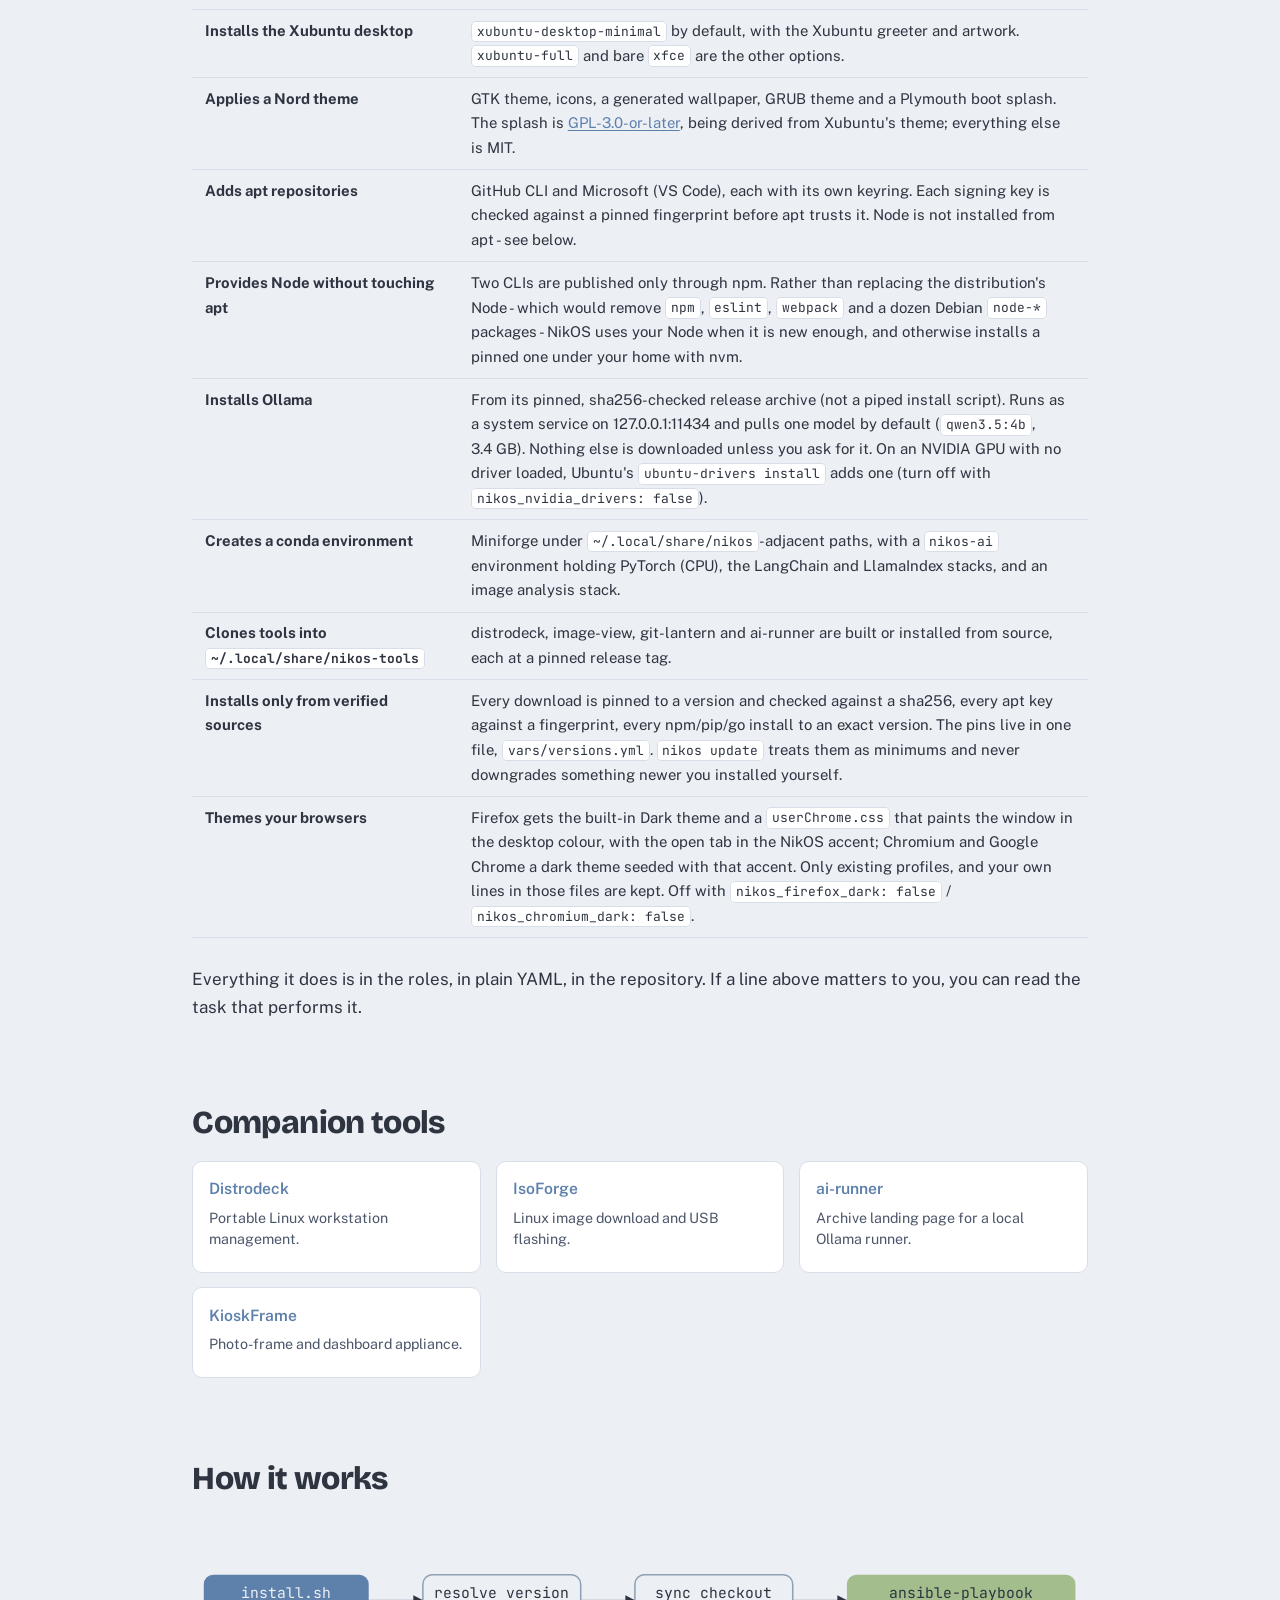
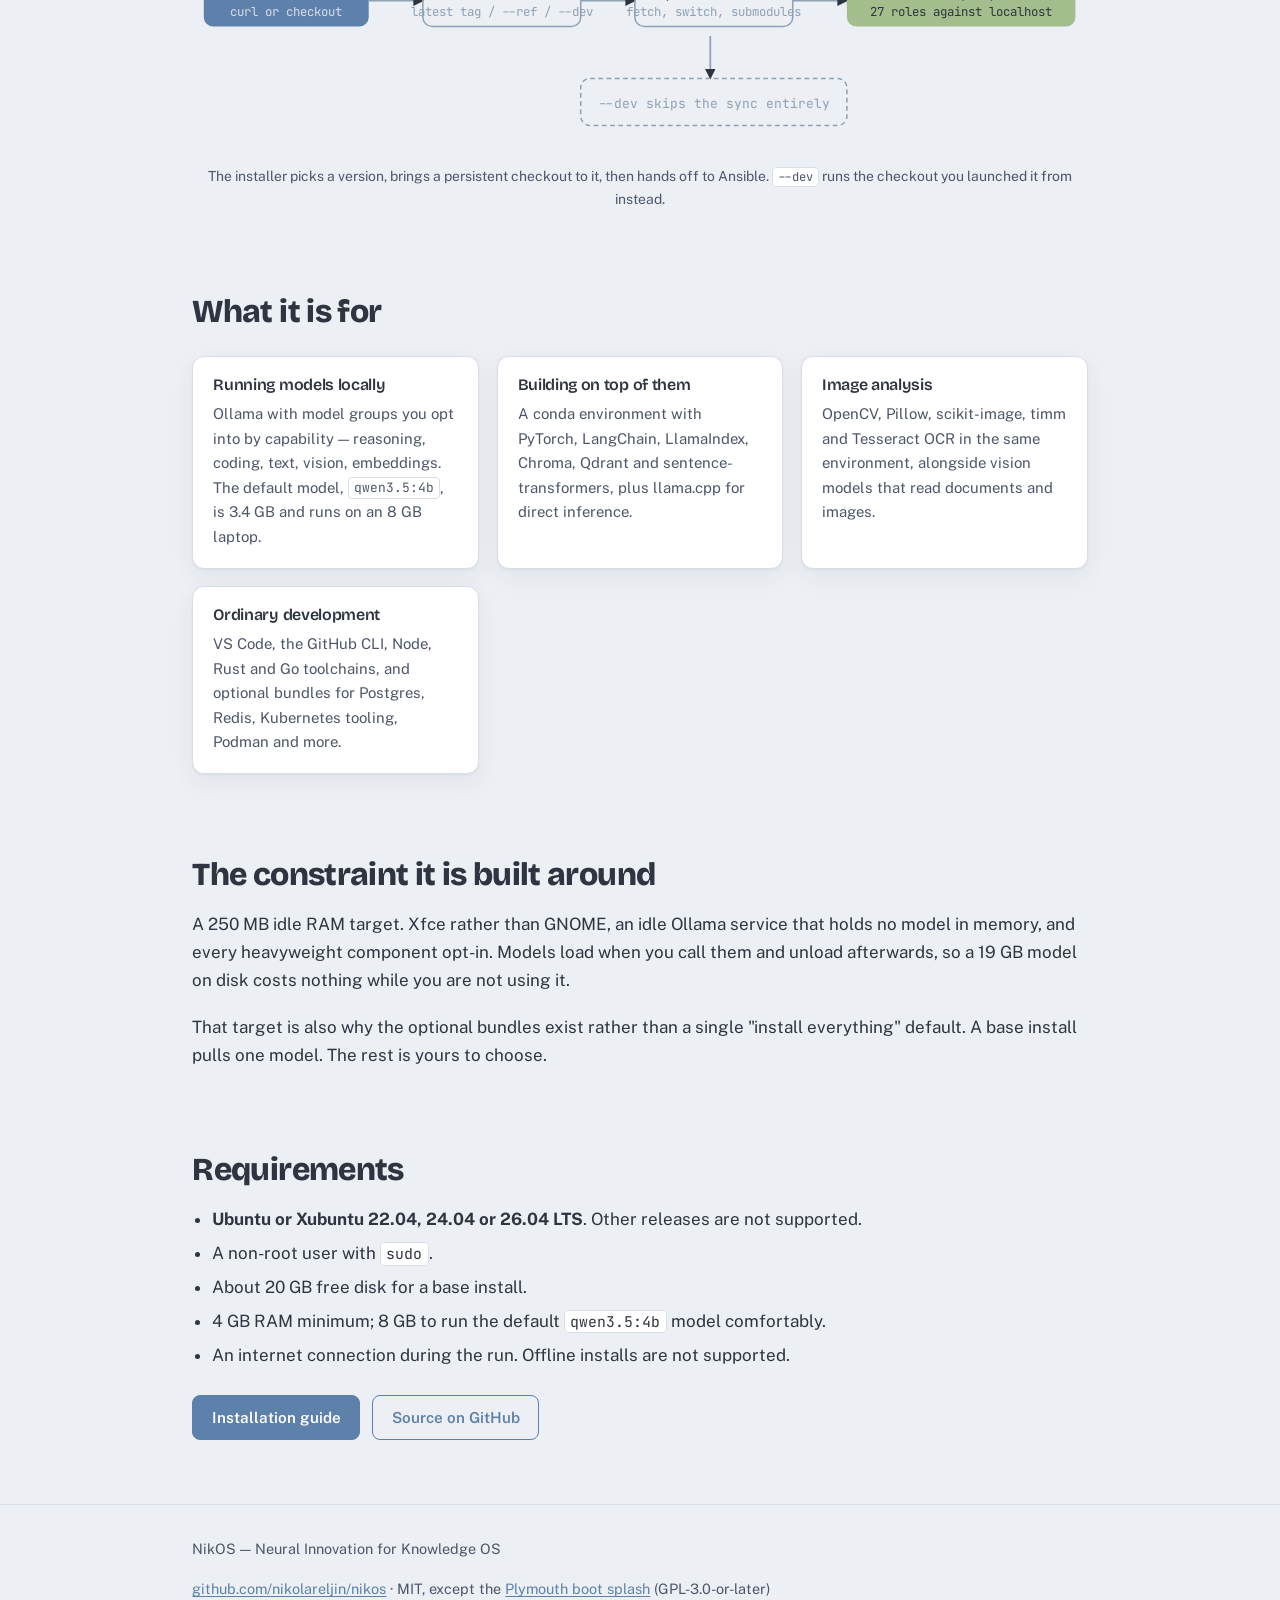
==== commit 5a4476b3: "Browsers: the open tab in the NikOS accent (#88C0D0), more contrast Firefox's selected tab was #3B42" ====
--- a/site/index.html
+++ b/site/index.html
@@ -126,7 +126,7 @@
       <tr>
         <td><strong>Themes your browsers</strong></td>
         <td>Firefox gets the built-in Dark theme and a <code>userChrome.css</code> that paints the window in the
-        desktop colour; Chromium and Google Chrome a dark theme in the same colour. Only existing profiles, and
+        desktop colour, with the open tab in the NikOS accent; Chromium and Google Chrome a dark theme seeded with that accent. Only existing profiles, and
         your own lines in those files are kept. Off with <code>nikos_firefox_dark: false</code> /
         <code>nikos_chromium_dark: false</code>.</td>
       </tr>
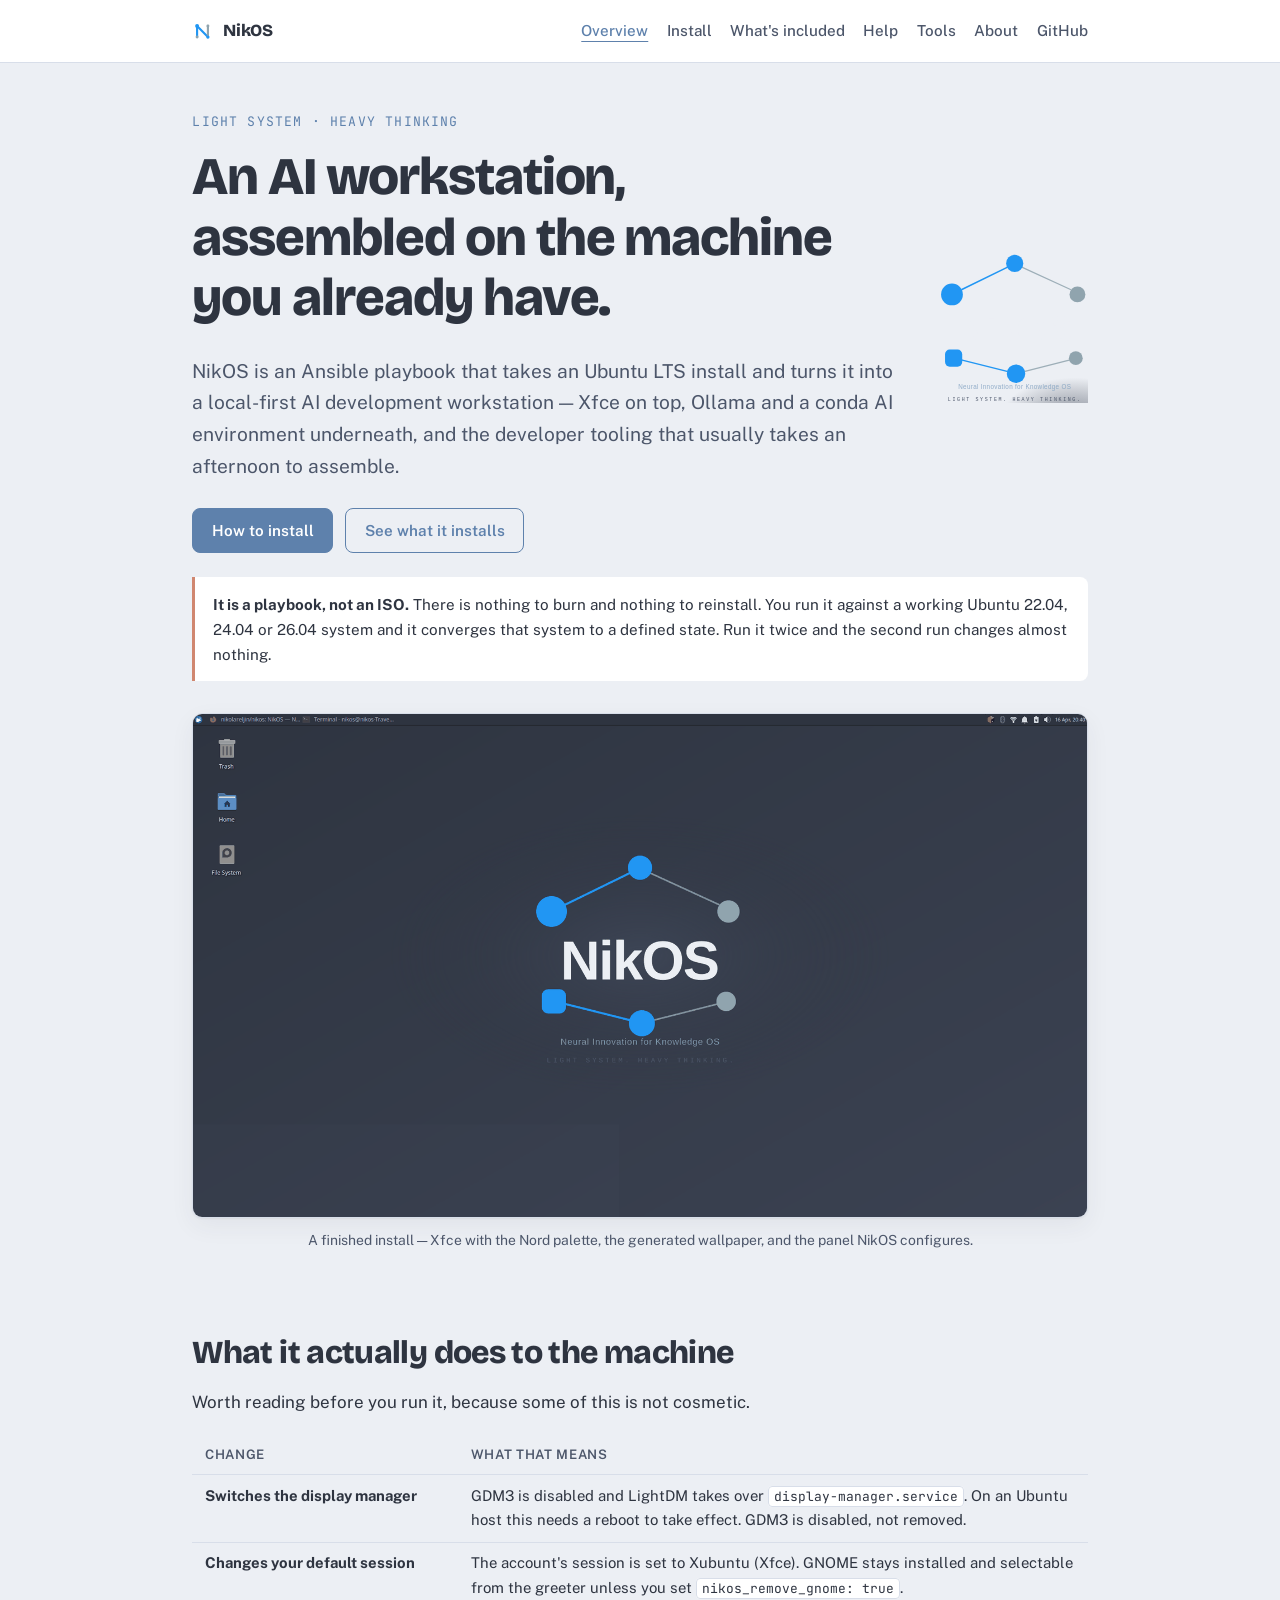
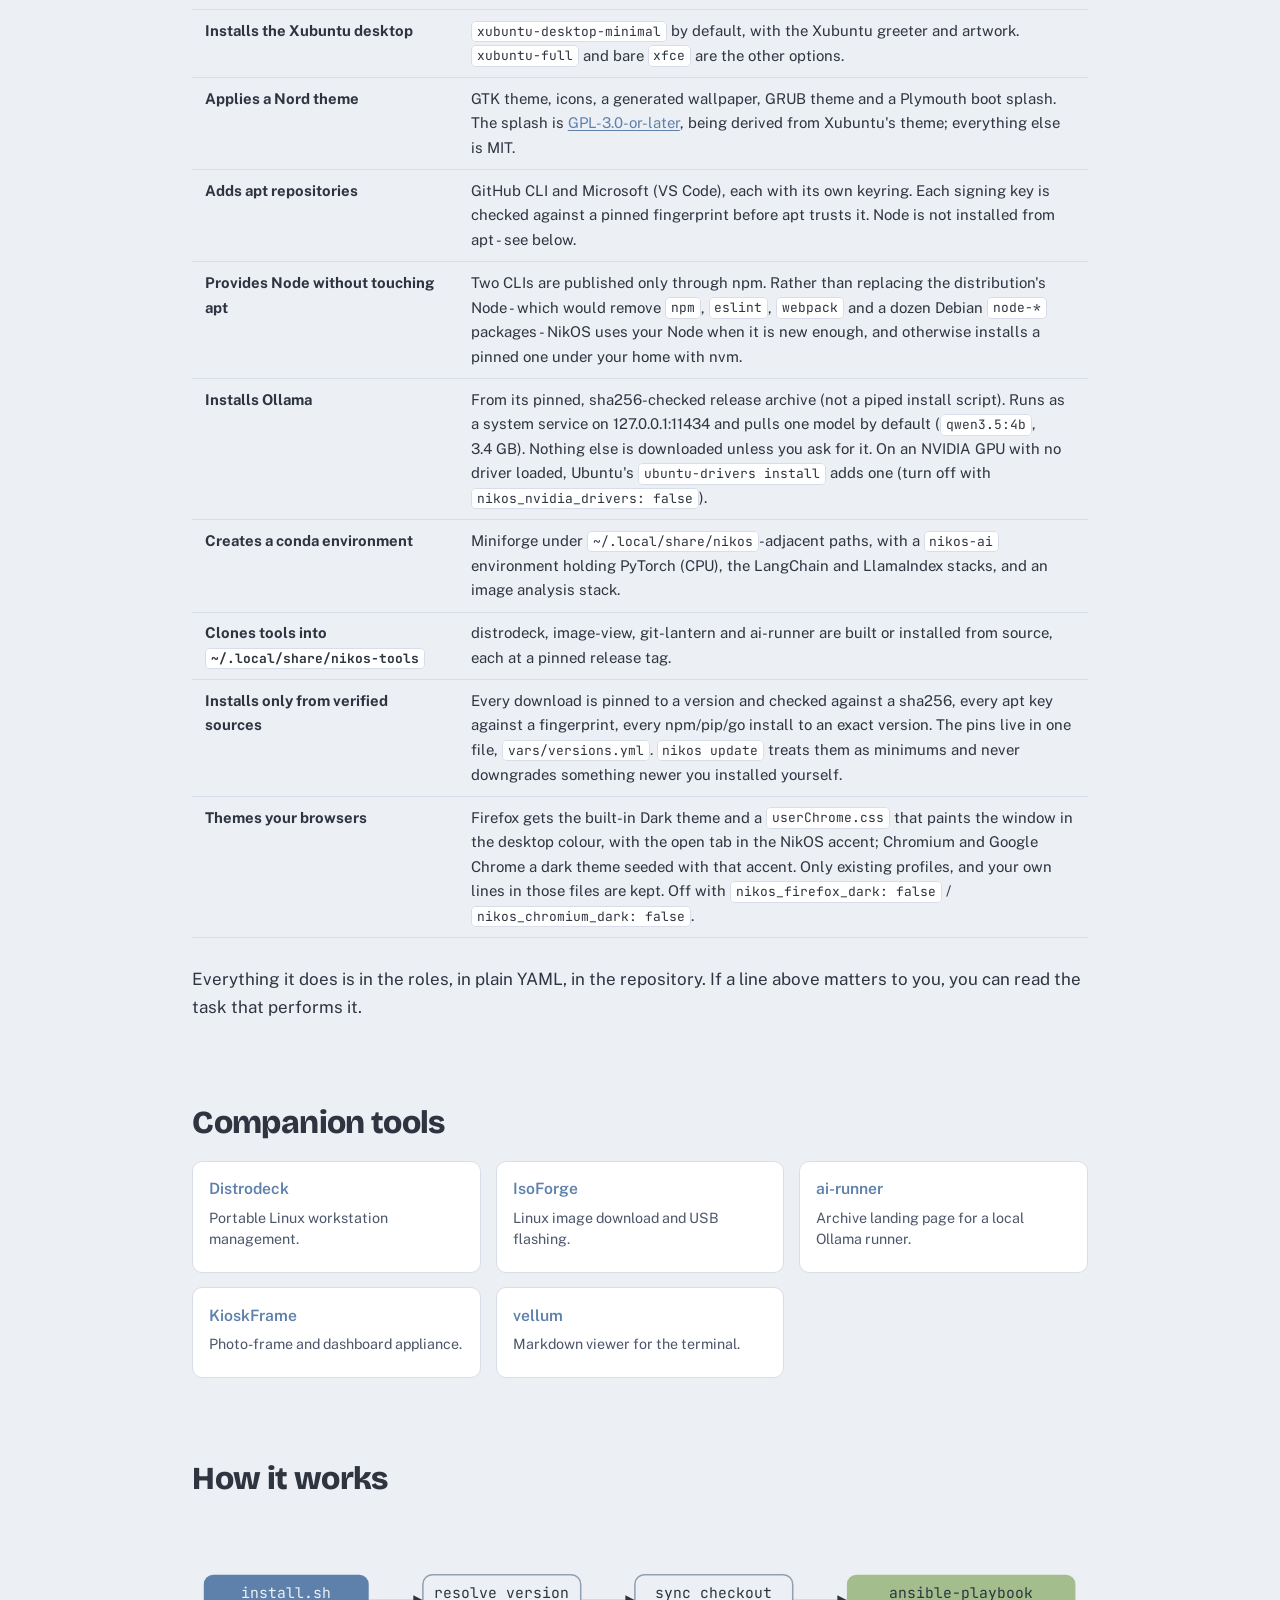
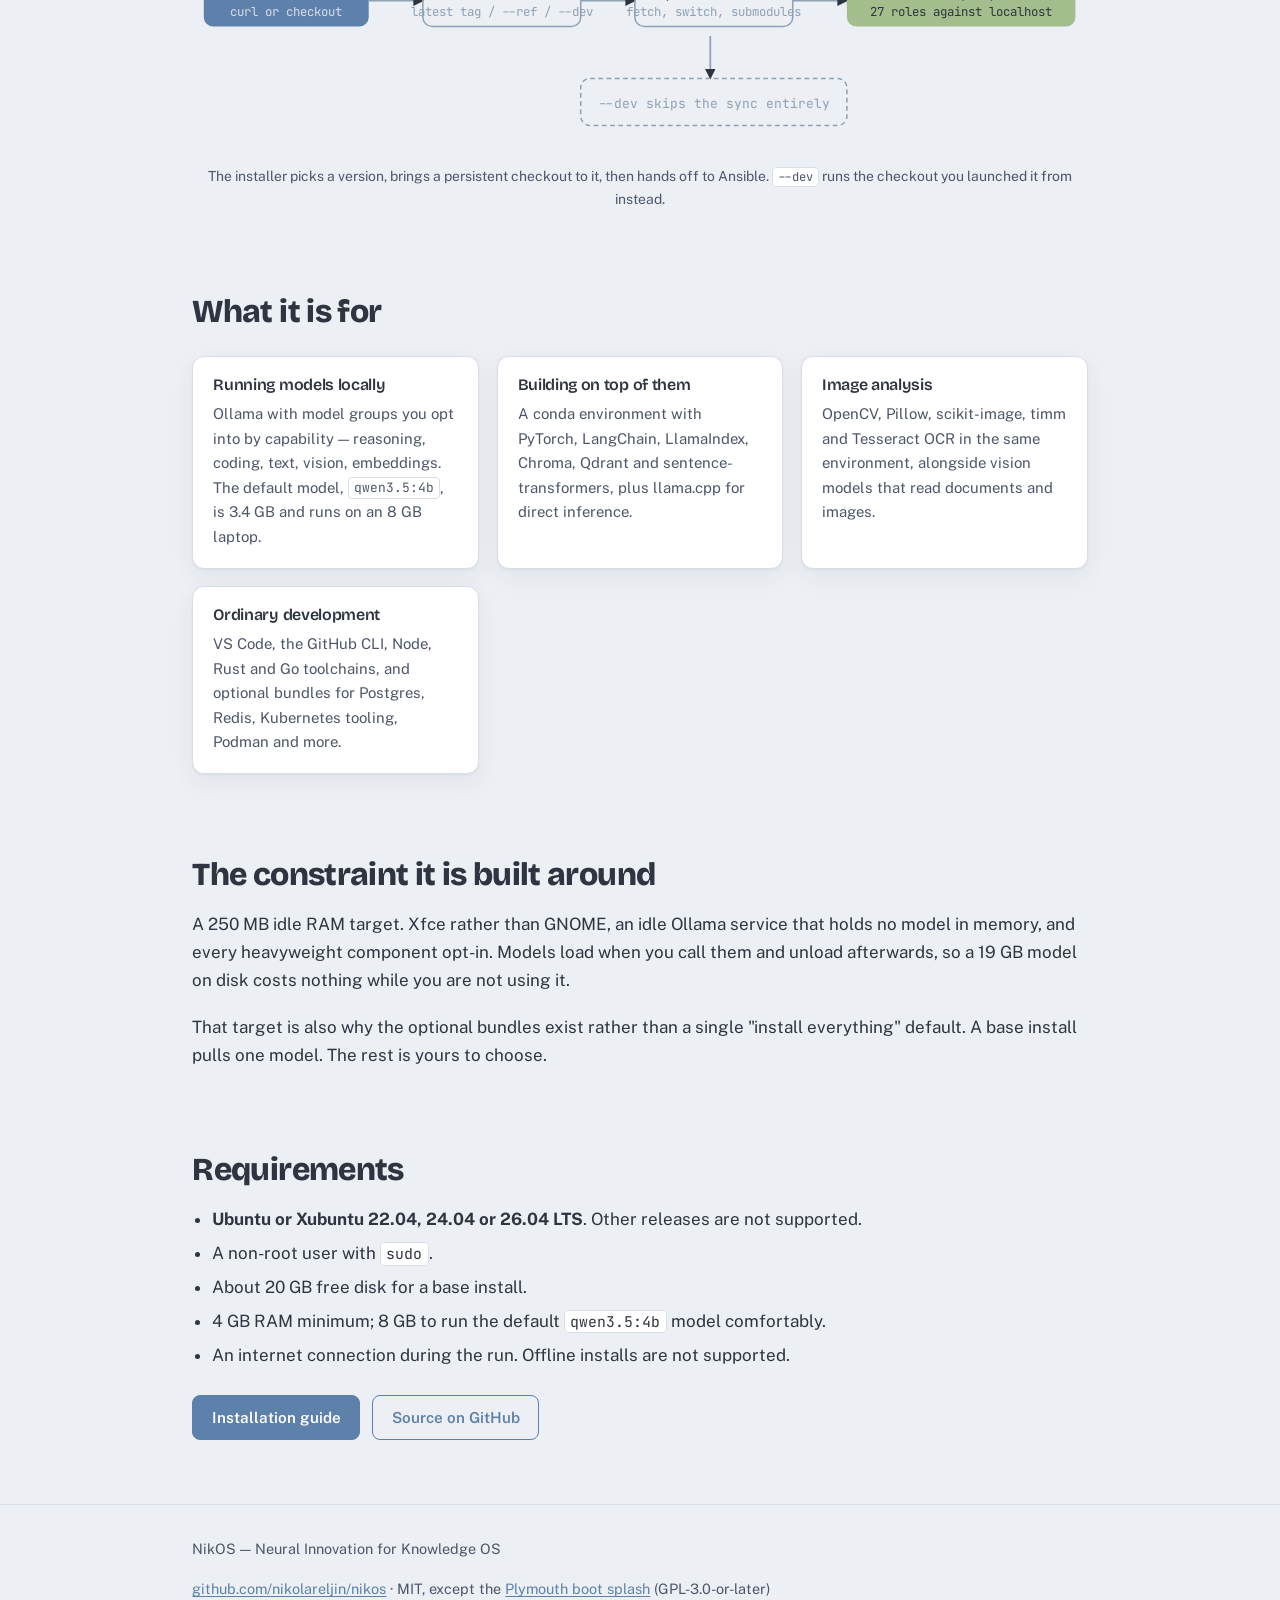
==== commit f26bb2c6: "docs(site): link vellum in the tool suite" ====
--- a/site/index.html
+++ b/site/index.html
@@ -4,7 +4,27 @@
 <meta charset="UTF-8">
 <meta name="viewport" content="width=device-width, initial-scale=1.0">
 <title>NikOS — an AI workstation built on Ubuntu LTS</title>
-<meta name="description" content="An Ansible playbook that turns an Ubuntu 22.04, 24.04 or 26.04 machine into a local-first AI development workstation: Xfce desktop, Ollama, a conda AI environment, and the tooling around them.">
+<!-- seo -->
+<meta name="description" content="An Ansible playbook that turns Ubuntu 22.04, 24.04 or 26.04 into a local-first AI workstation: Xfce, Ollama, a conda AI stack and tools.">
+<meta name="keywords" content="local LLM, Xubuntu, developer workstation, conda, open source, NikOS, AI workstation, Ubuntu, Ansible, Ollama, local AI">
+<meta name="author" content="Nik Reljin">
+<link rel="canonical" href="https://nikolareljin.github.io/nikos/">
+<meta property="og:site_name" content="NikOS">
+<meta property="og:type" content="website">
+<meta property="og:title" content="NikOS — an AI workstation built on Ubuntu LTS">
+<meta property="og:description" content="An Ansible playbook that turns Ubuntu 22.04, 24.04 or 26.04 into a local-first AI workstation: Xfce, Ollama, a conda AI stack and tools.">
+<meta property="og:url" content="https://nikolareljin.github.io/nikos/">
+<meta property="og:image" content="https://nikolareljin.github.io/nikos/assets/og-image.png">
+<meta property="og:image:width" content="1200">
+<meta property="og:image:height" content="630">
+<meta property="og:image:alt" content="The NikOS desktop: Xfce in Nord colours on Ubuntu LTS">
+<meta name="twitter:card" content="summary_large_image">
+<meta name="twitter:title" content="NikOS — an AI workstation built on Ubuntu LTS">
+<meta name="twitter:description" content="An Ansible playbook that turns Ubuntu 22.04, 24.04 or 26.04 into a local-first AI workstation: Xfce, Ollama, a conda AI stack and tools.">
+<meta name="twitter:image" content="https://nikolareljin.github.io/nikos/assets/og-image.png">
+<meta name="twitter:image:alt" content="The NikOS desktop: Xfce in Nord colours on Ubuntu LTS">
+<script type="application/ld+json">{"@context":"https://schema.org","@type":"SoftwareApplication","name":"NikOS","url":"https://nikolareljin.github.io/nikos/","applicationCategory":"DeveloperApplication","operatingSystem":"Ubuntu","author":{"@type":"Person","name":"Nik Reljin"},"description":"An Ansible playbook that turns Ubuntu 22.04, 24.04 or 26.04 into a local-first AI workstation: Xfce, Ollama, a conda AI stack and tools.","license":"https://opensource.org/licenses/MIT","downloadUrl":"https://github.com/nikolareljin/nikos/releases","codeRepository":"https://github.com/nikolareljin/nikos","image":"https://nikolareljin.github.io/nikos/assets/og-image.png","offers":{"@type":"Offer","price":"0","priceCurrency":"USD"},"keywords":"NikOS, AI workstation, Ubuntu, Ansible, Ollama, local AI, local LLM, Xubuntu, developer workstation, conda, open source"}</script>
+<!-- /seo -->
 <link rel="icon" href="assets/menu-icon.svg">
 <link rel="preconnect" href="https://fonts.googleapis.com">
 <link rel="preconnect" href="https://fonts.gstatic.com" crossorigin>
@@ -137,7 +157,7 @@
   <p>Everything it does is in the roles, in plain YAML, in the repository. If a line above matters to you,
   you can read the task that performs it.</p>
 
-  <section id="tool-suite"><h2>Companion tools</h2><div class="repo-grid"><div class="repo"><h4><a href="https://nikolareljin.github.io/distrodeck/">Distrodeck</a></h4><p>Portable Linux workstation management.</p></div><div class="repo"><h4><a href="https://nikolareljin.github.io/iso-forge/">IsoForge</a></h4><p>Linux image download and USB flashing.</p></div><div class="repo"><h4><a href="https://nikolareljin.github.io/ai-runner/">ai-runner</a></h4><p>Archive landing page for a local Ollama runner.</p></div><div class="repo"><h4><a href="https://nikolareljin.github.io/kiosk-frame/">KioskFrame</a></h4><p>Photo-frame and dashboard appliance.</p></div></div></section>
+  <section id="tool-suite"><h2>Companion tools</h2><div class="repo-grid"><div class="repo"><h4><a href="https://nikolareljin.github.io/distrodeck/">Distrodeck</a></h4><p>Portable Linux workstation management.</p></div><div class="repo"><h4><a href="https://nikolareljin.github.io/iso-forge/">IsoForge</a></h4><p>Linux image download and USB flashing.</p></div><div class="repo"><h4><a href="https://nikolareljin.github.io/ai-runner/">ai-runner</a></h4><p>Archive landing page for a local Ollama runner.</p></div><div class="repo"><h4><a href="https://nikolareljin.github.io/kiosk-frame/">KioskFrame</a></h4><p>Photo-frame and dashboard appliance.</p></div><div class="repo"><h4><a href="https://nikolareljin.github.io/vellum/">vellum</a></h4><p>Markdown viewer for the terminal.</p></div></div></section>
   <h2>How it works</h2>
 
   <figure>
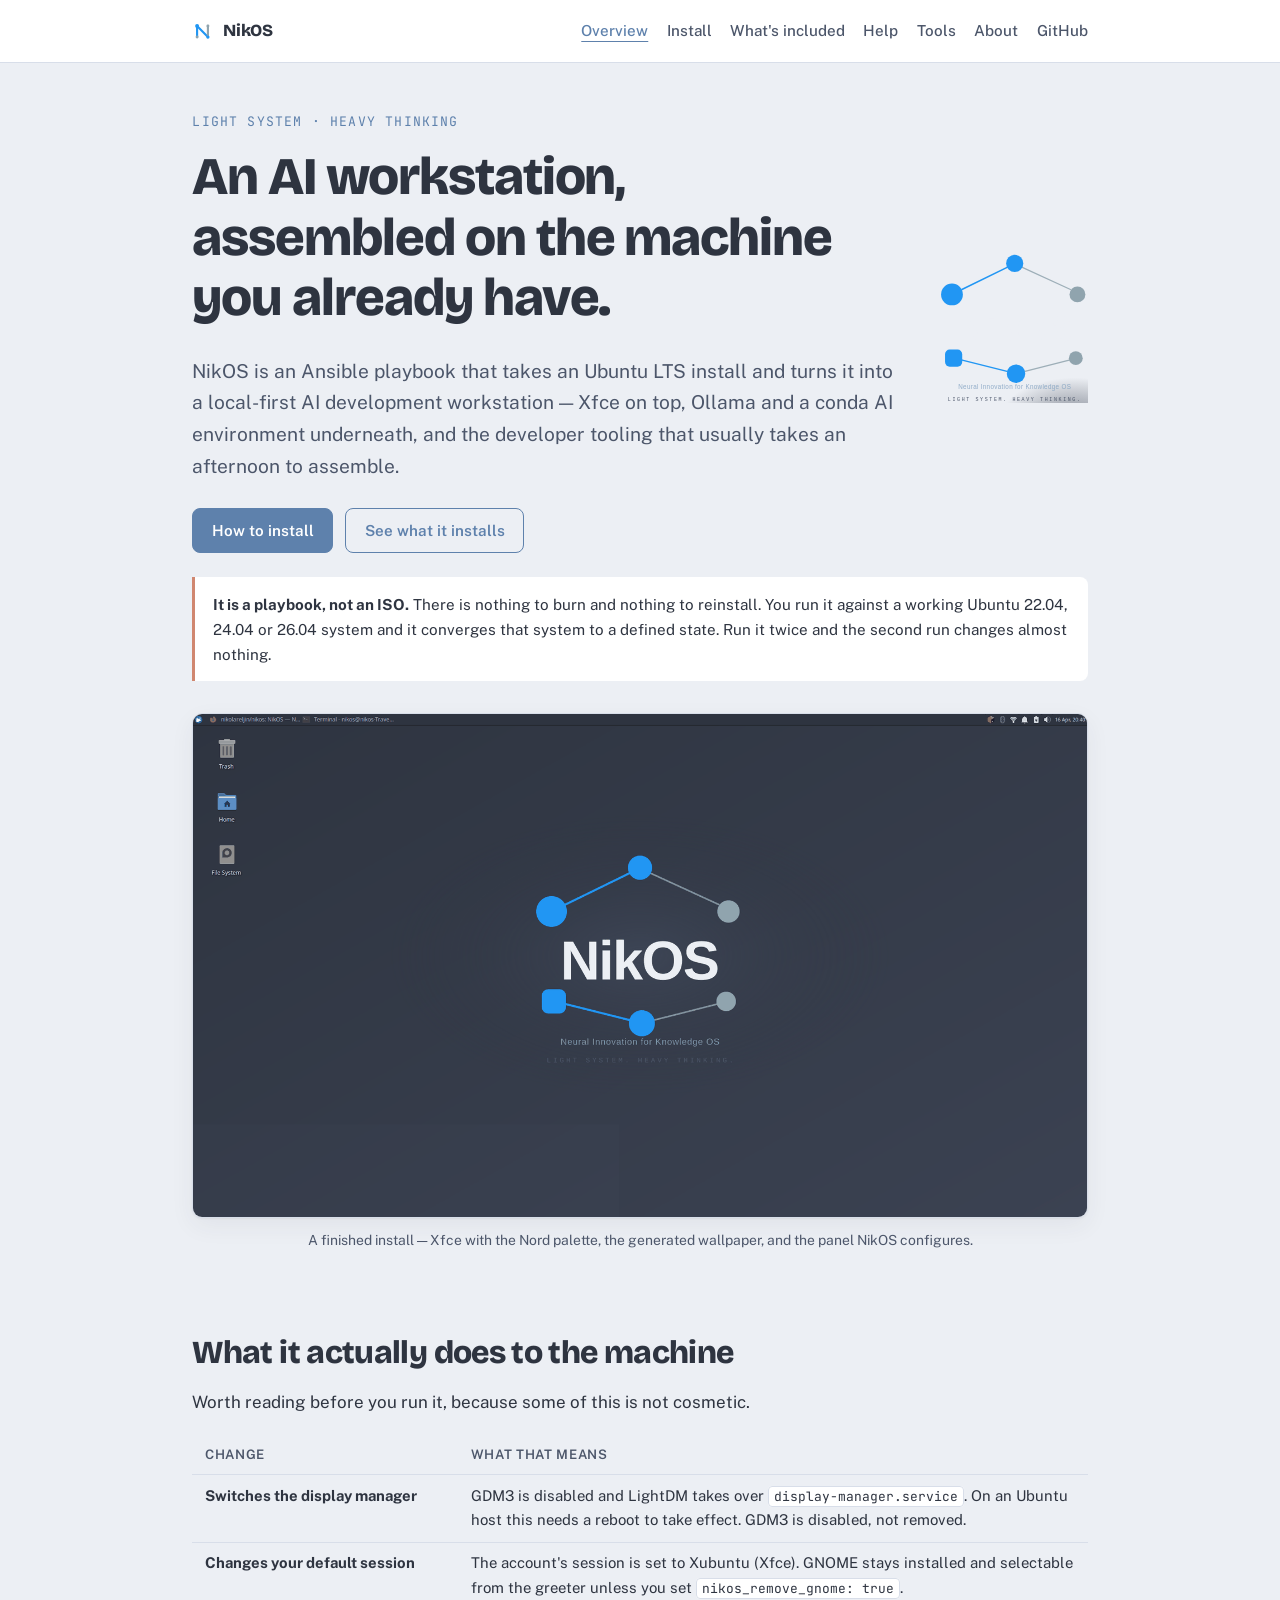
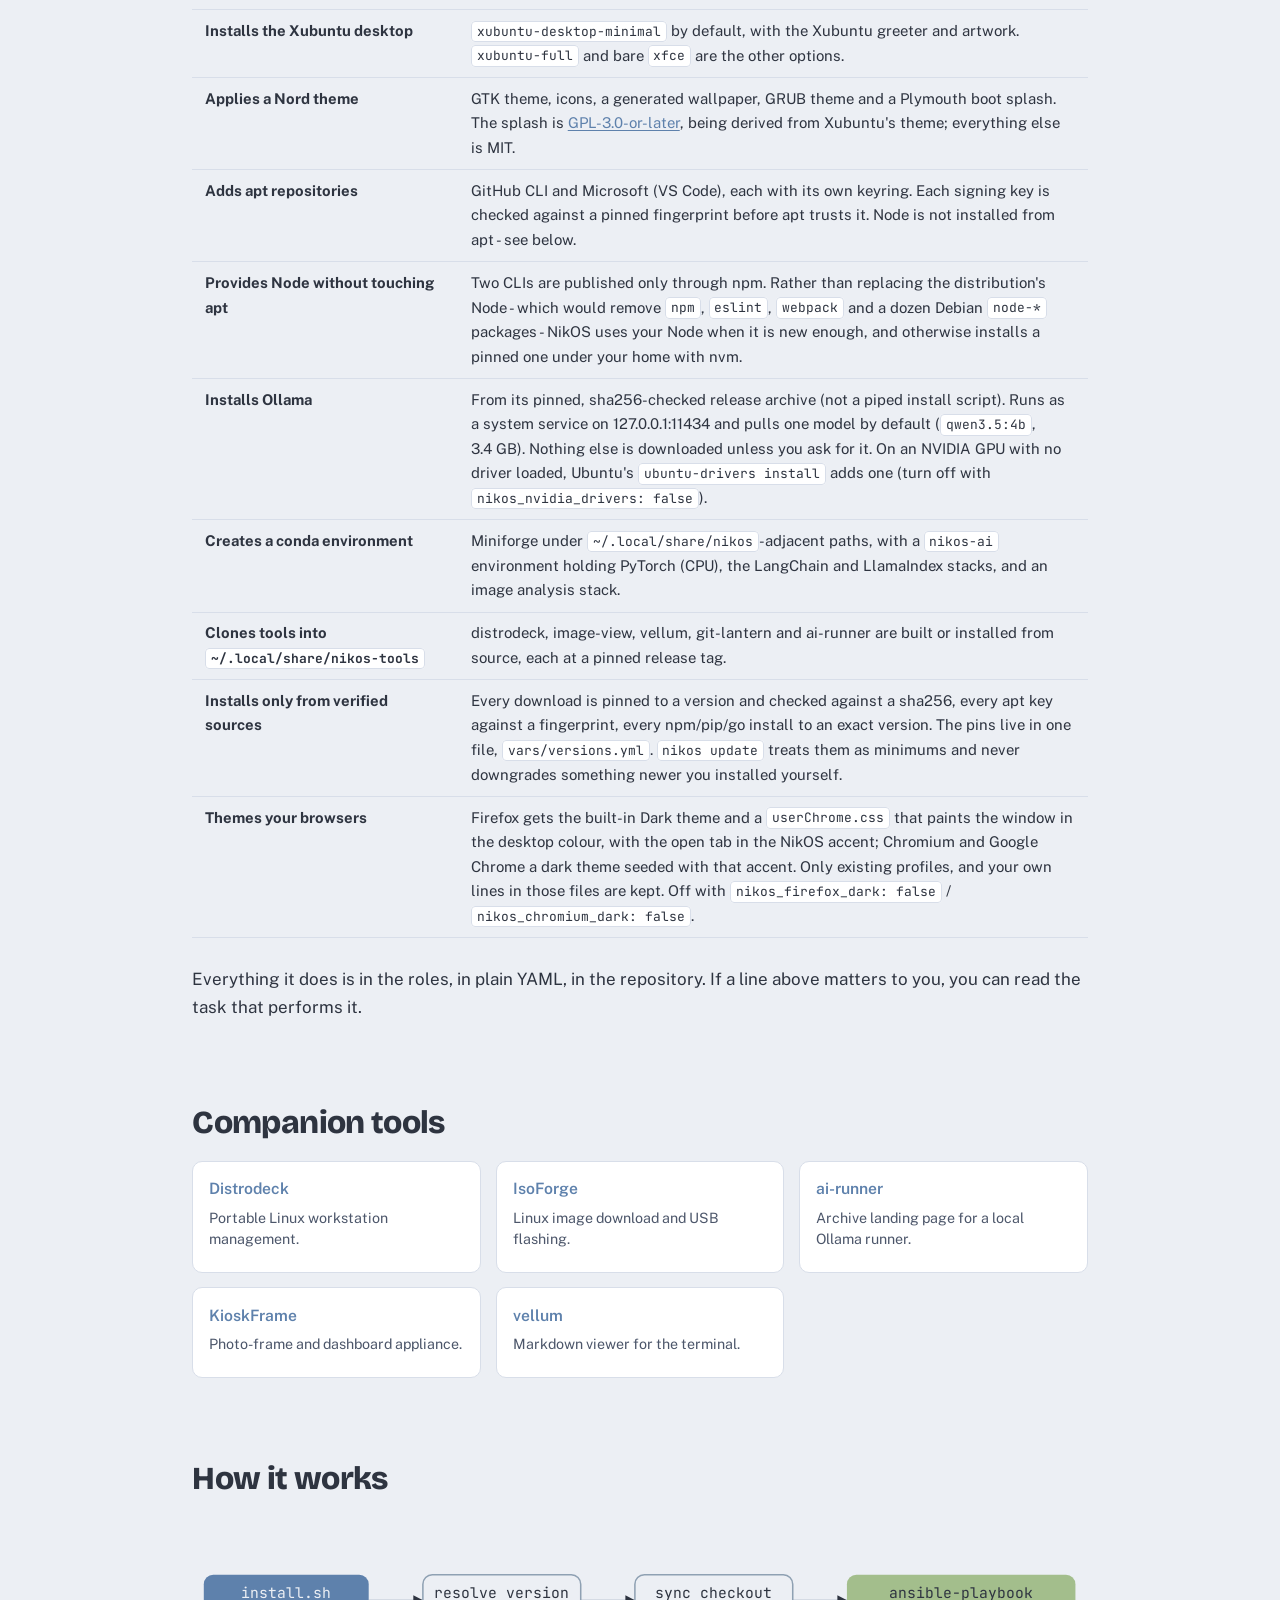
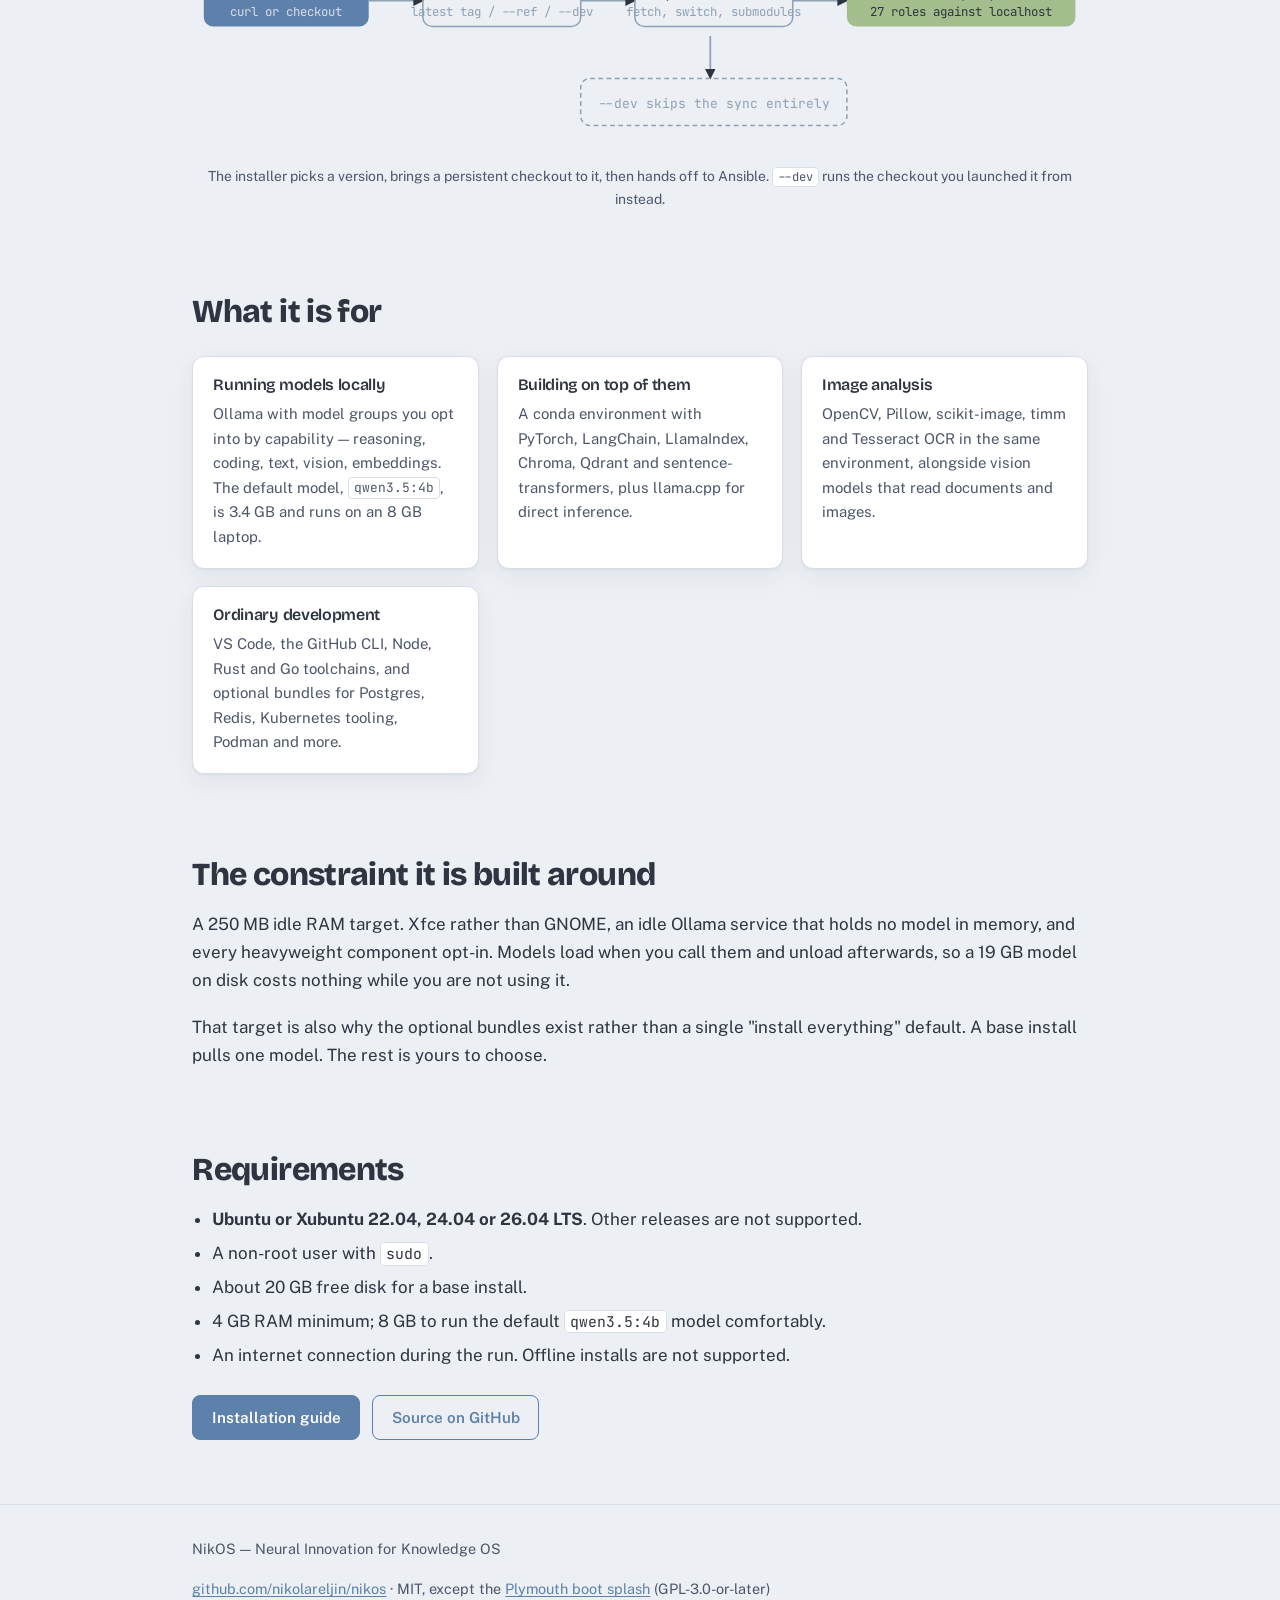
==== commit b648a120: "feat(dev-tools): install vellum Pinned to vellum 0.7.0 (tag and commit in vars/versions.yml, so niko" ====
--- a/site/index.html
+++ b/site/index.html
@@ -133,7 +133,7 @@
       </tr>
       <tr>
         <td><strong>Clones tools into <code>~/.local/share/nikos-tools</code></strong></td>
-        <td>distrodeck, image-view, git-lantern and ai-runner are built or installed from source, each at a pinned
+        <td>distrodeck, image-view, vellum, git-lantern and ai-runner are built or installed from source, each at a pinned
         release tag.</td>
       </tr>
       <tr>
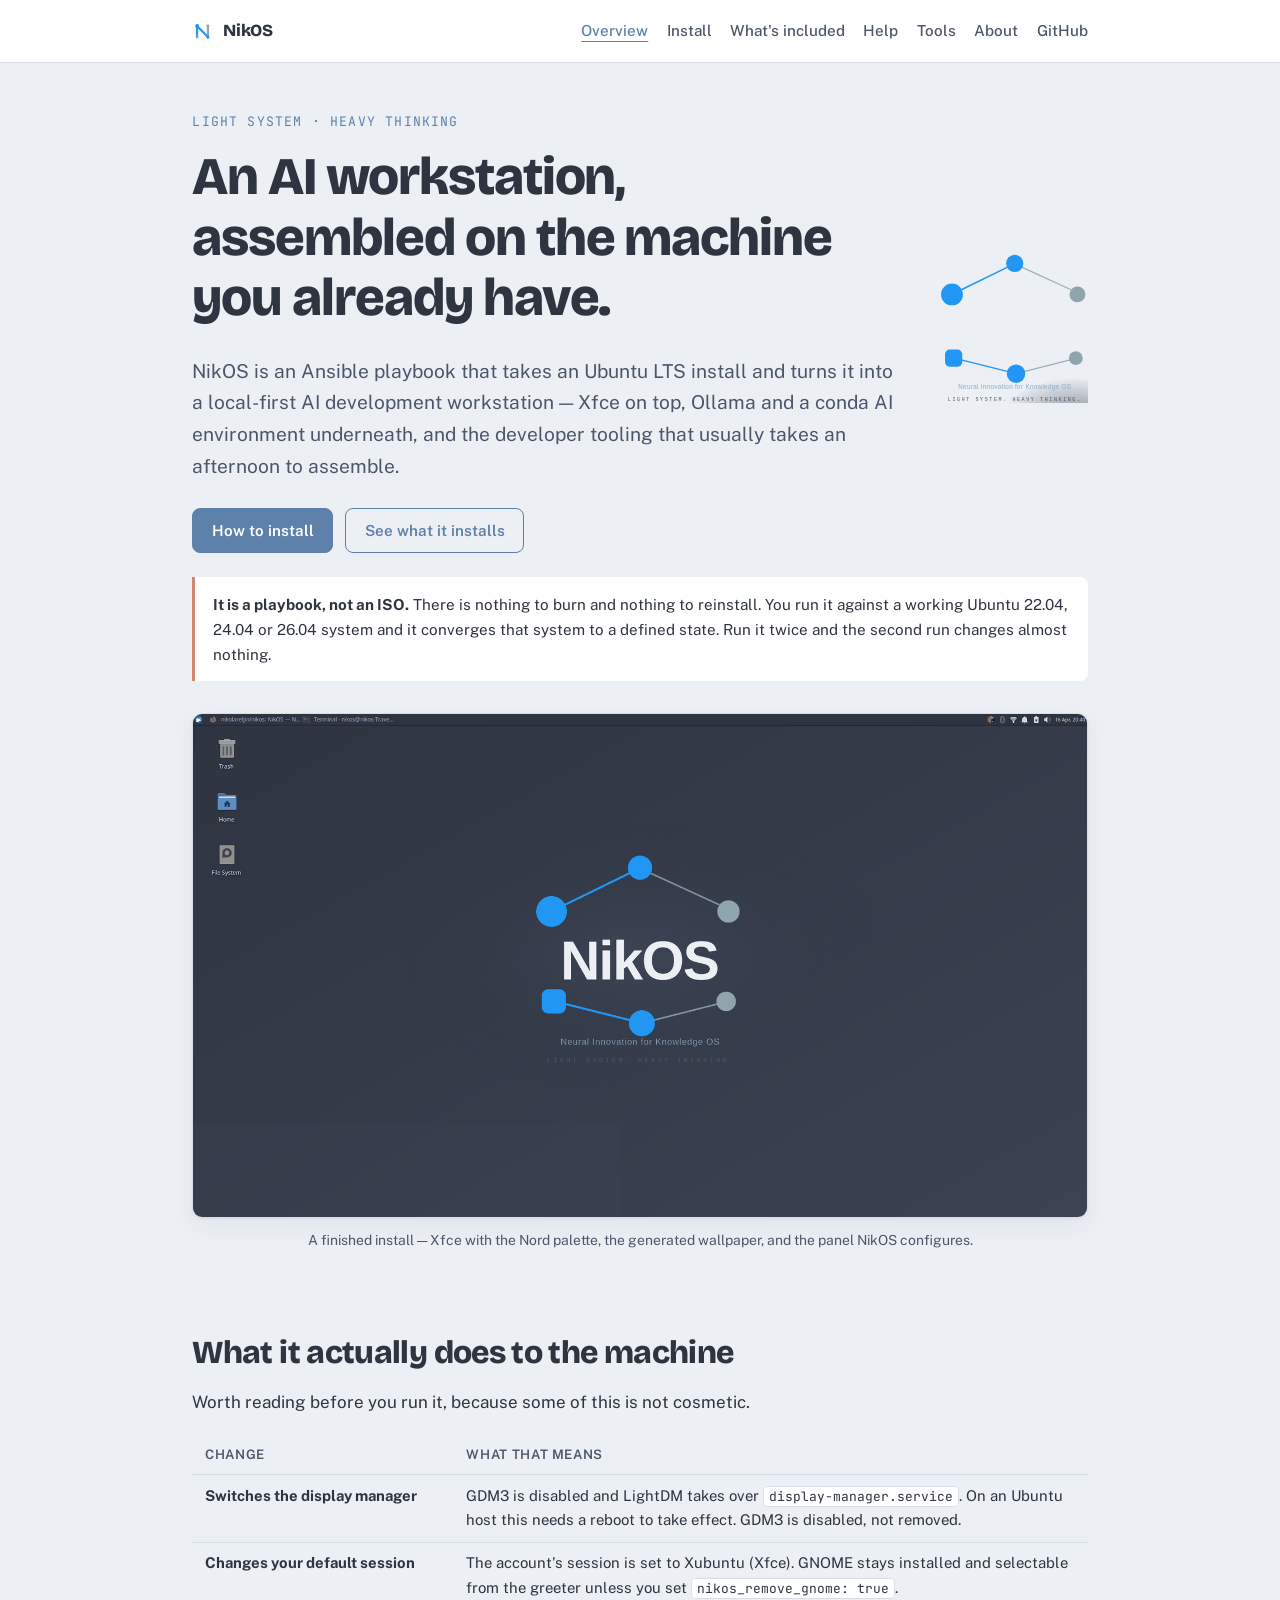
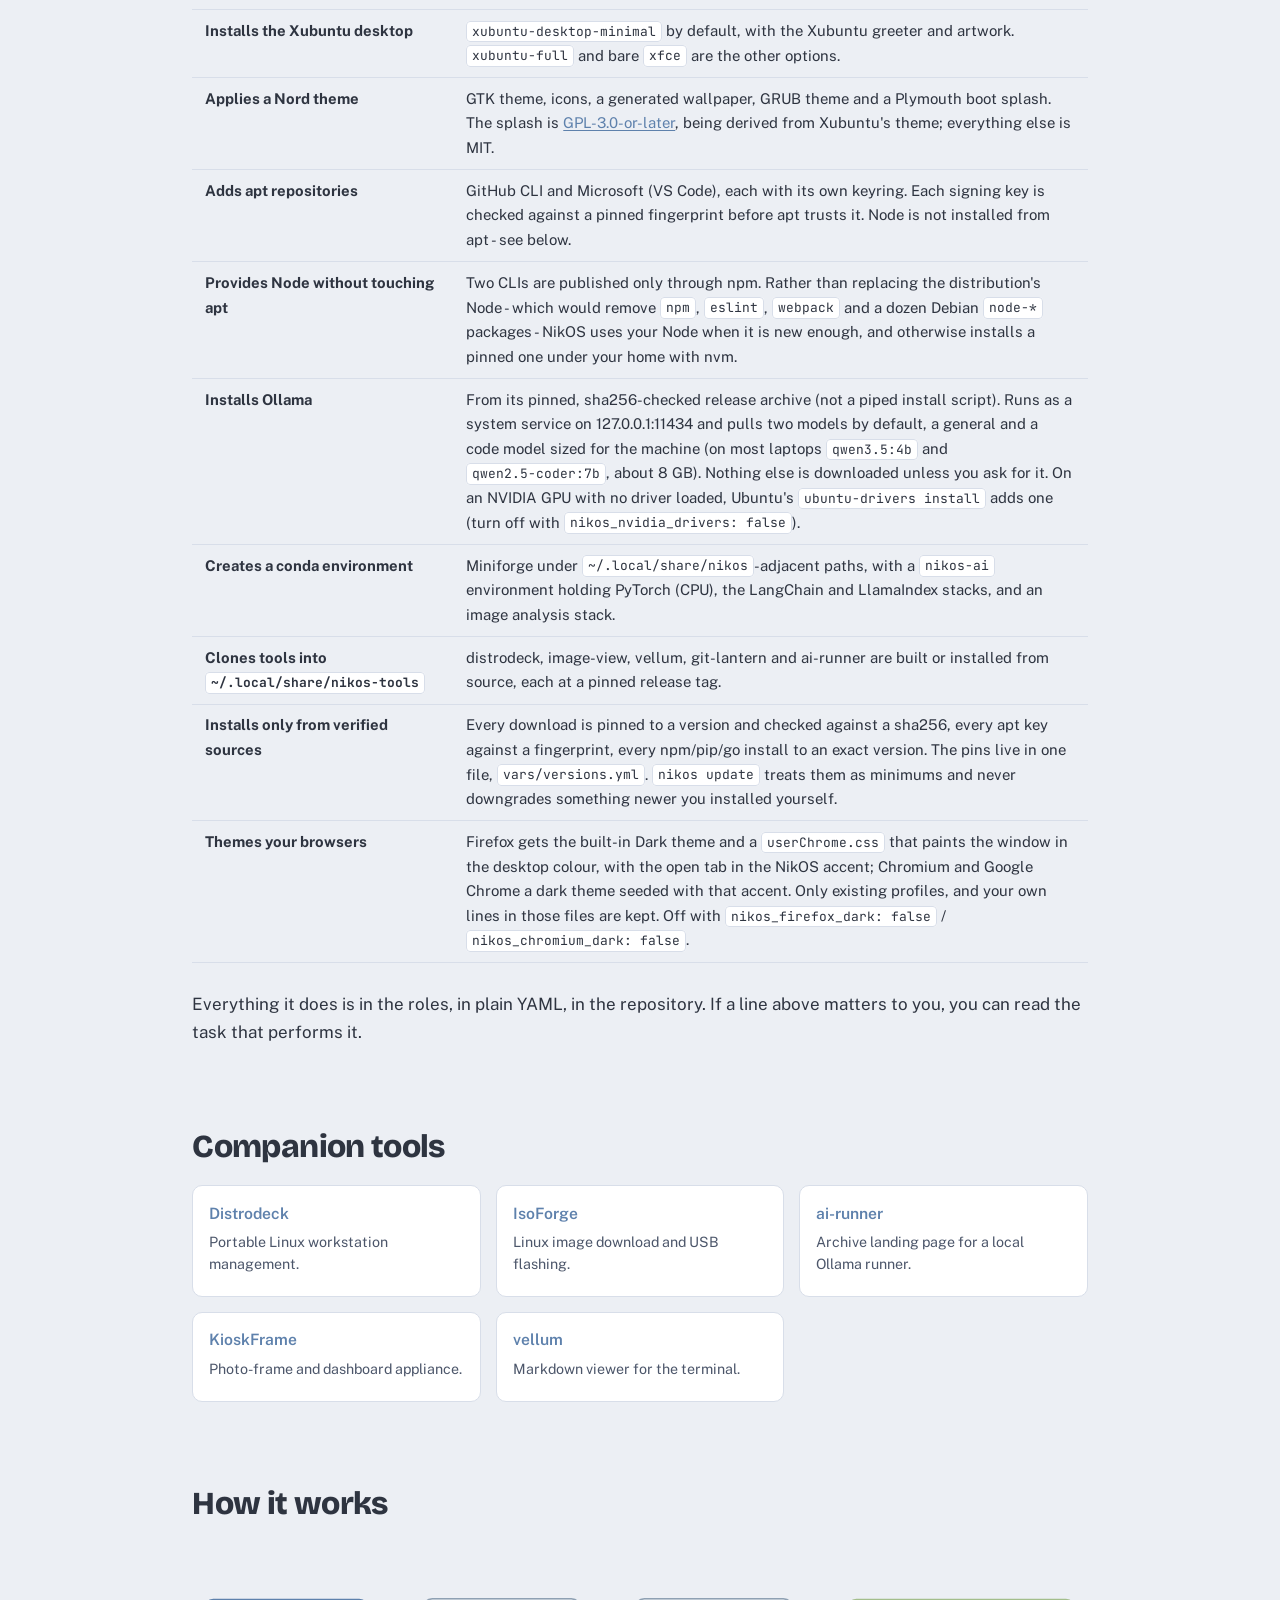
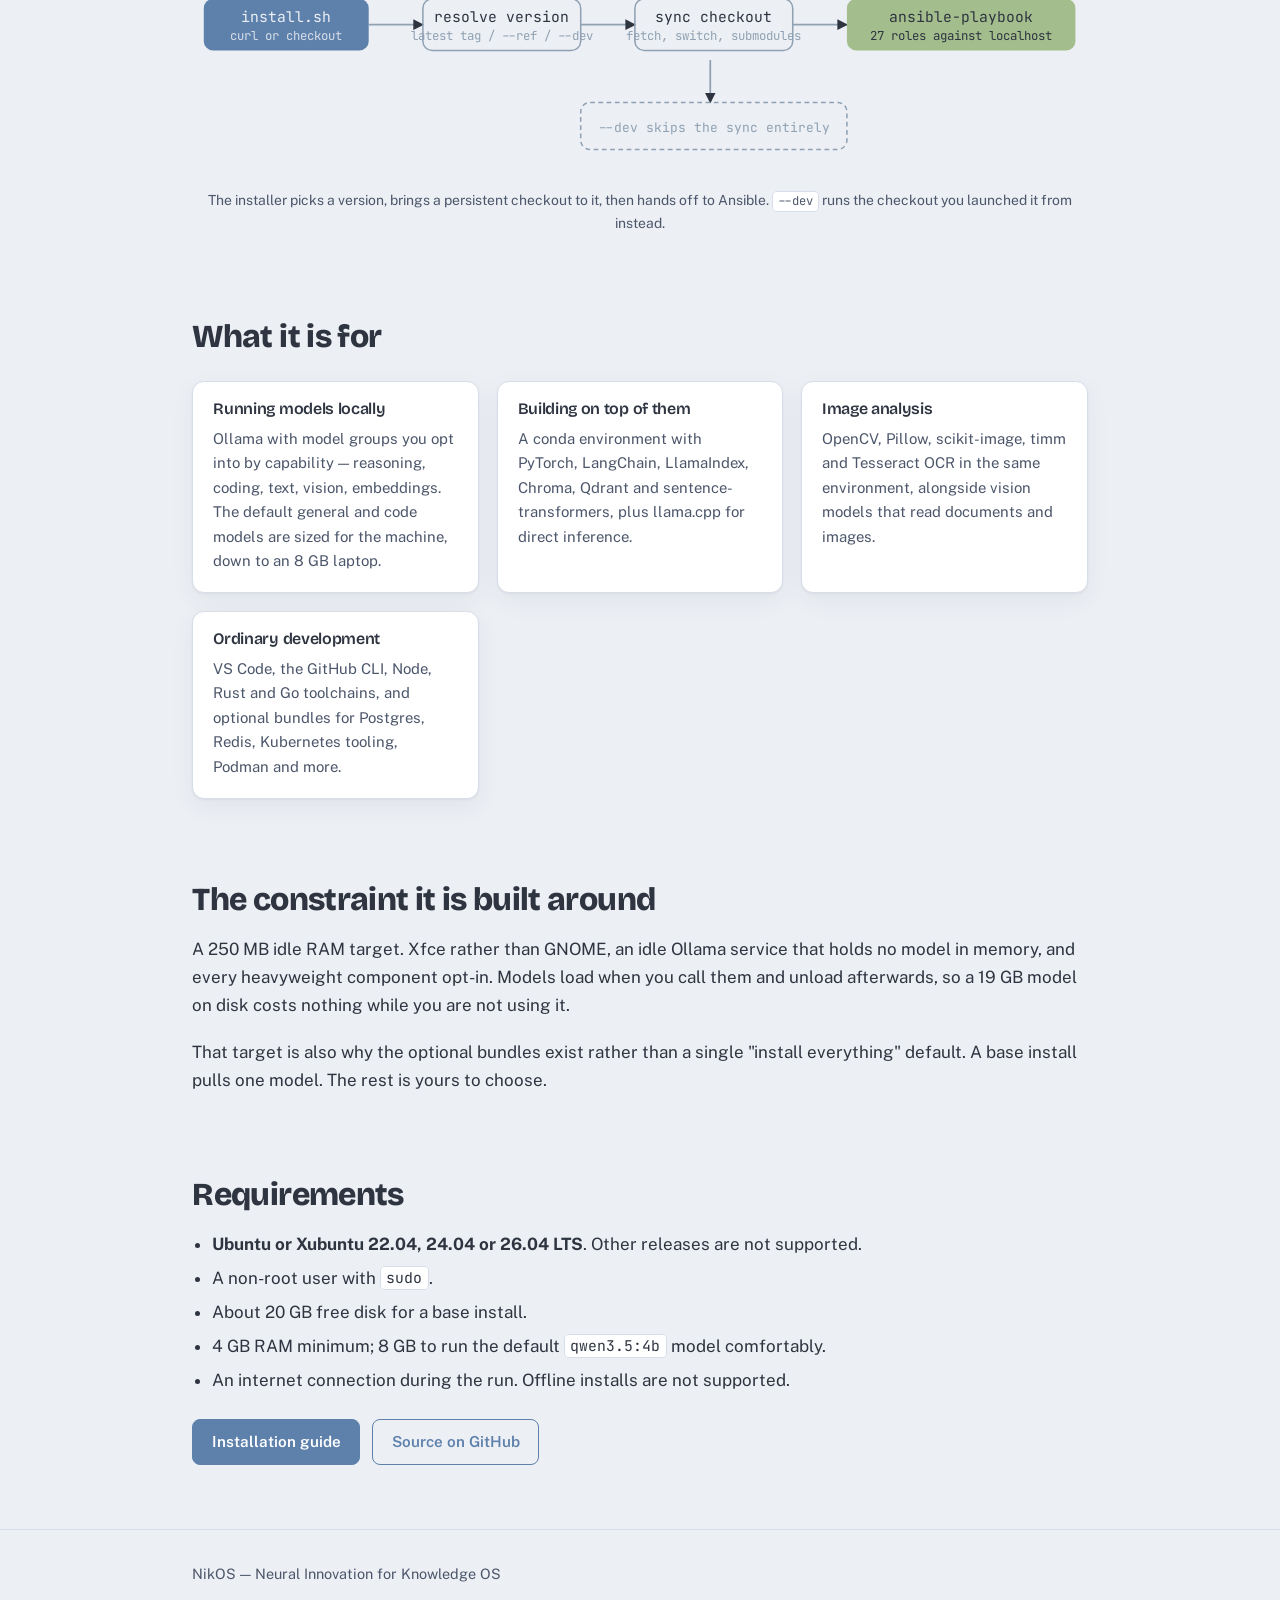
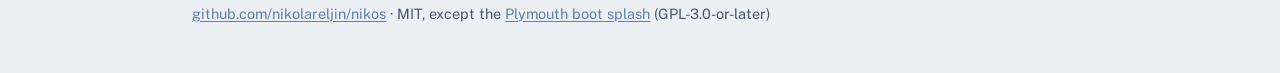
==== commit 7c445abb: "docs(site): 1.5.3 model tables and the two default models site/included.html still had the old reaso" ====
--- a/site/index.html
+++ b/site/index.html
@@ -122,7 +122,8 @@
       <tr>
         <td><strong>Installs Ollama</strong></td>
         <td>From its pinned, sha256-checked release archive (not a piped install script). Runs as a system service
-        on 127.0.0.1:11434 and pulls one model by default (<code>qwen3.5:4b</code>, 3.4&nbsp;GB). Nothing else is
+        on 127.0.0.1:11434 and pulls two models by default, a general and a code model sized for the machine
+        (on most laptops <code>qwen3.5:4b</code> and <code>qwen2.5-coder:7b</code>, about 8&nbsp;GB). Nothing else is
         downloaded unless you ask for it. On an NVIDIA GPU with no driver loaded, Ubuntu's
         <code>ubuntu-drivers install</code> adds one (turn off with <code>nikos_nvidia_drivers: false</code>).</td>
       </tr>
@@ -211,7 +212,7 @@
     <div class="card">
       <h3>Running models locally</h3>
       <p>Ollama with model groups you opt into by capability — reasoning, coding, text, vision, embeddings.
-      The default model, <code>qwen3.5:4b</code>, is 3.4&nbsp;GB and runs on an 8&nbsp;GB laptop.</p>
+      The default general and code models are sized for the machine, down to an 8&nbsp;GB laptop.</p>
     </div>
     <div class="card">
       <h3>Building on top of them</h3>
